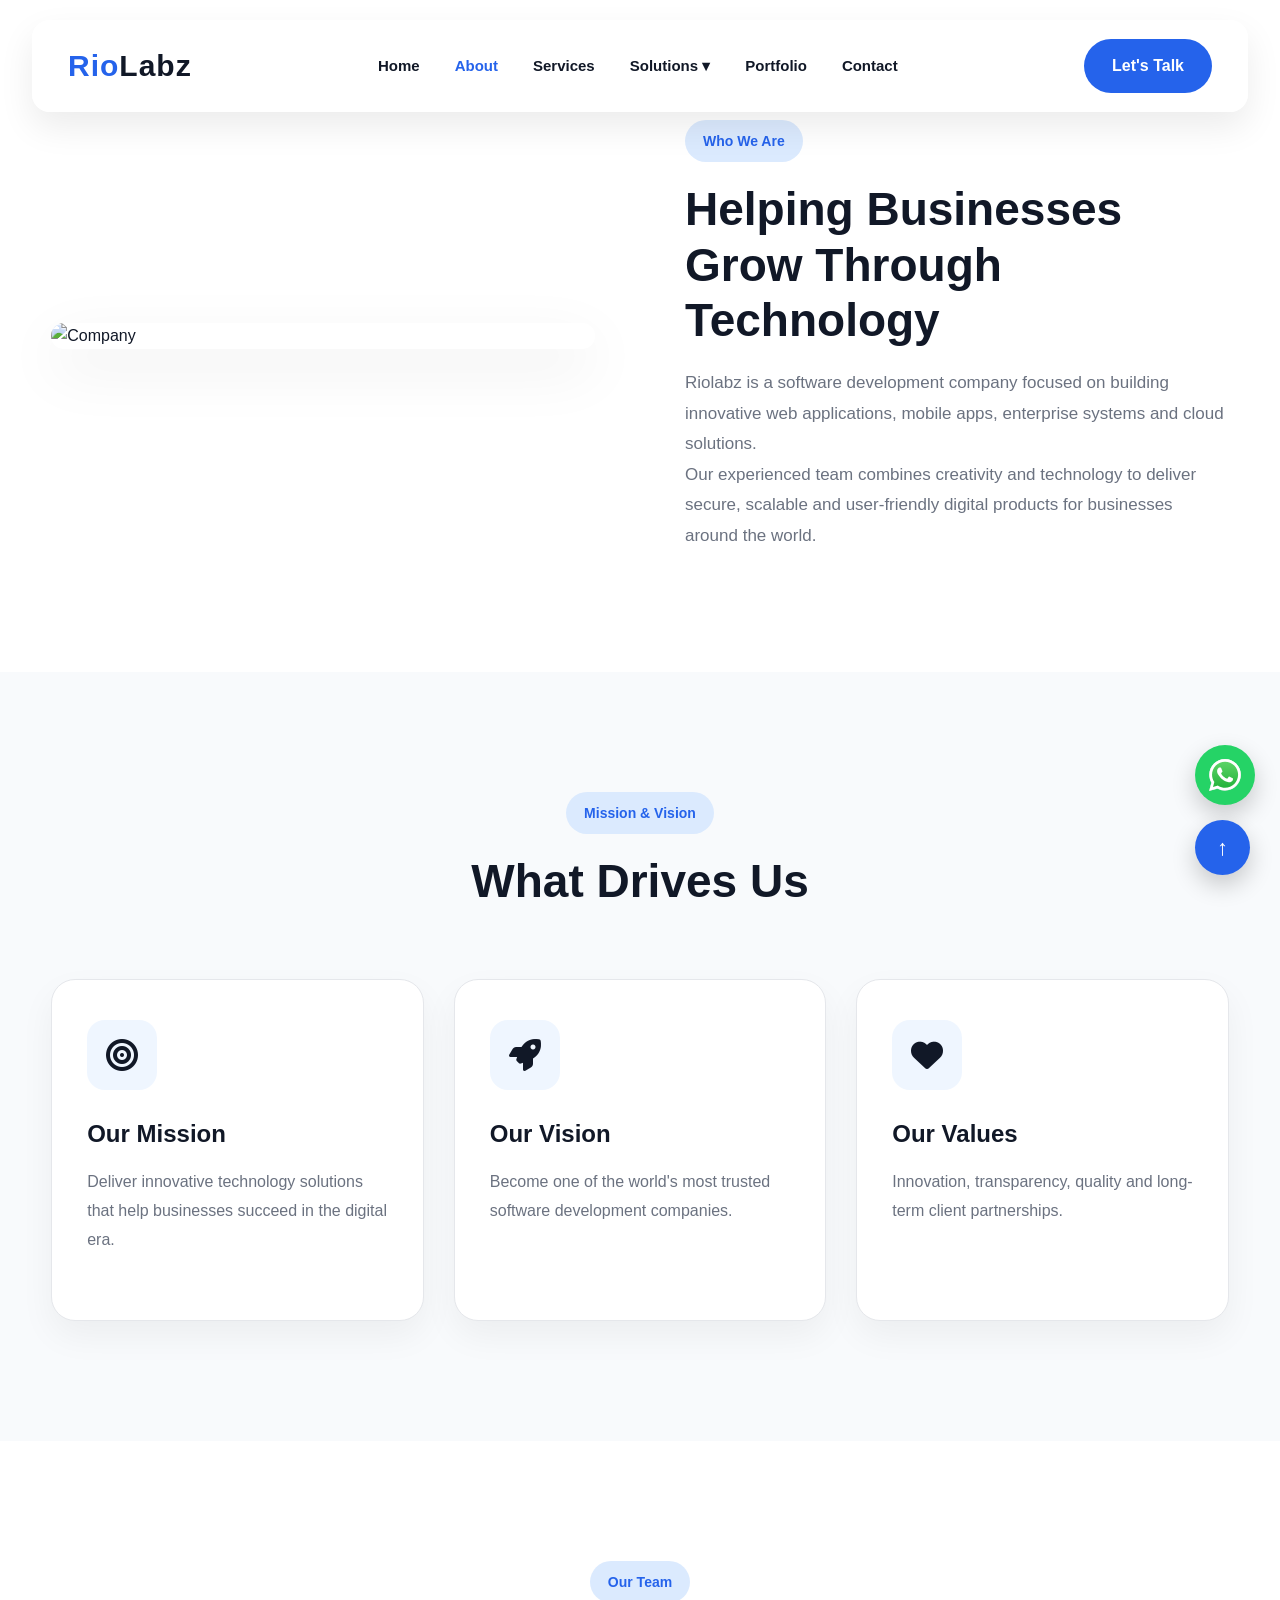
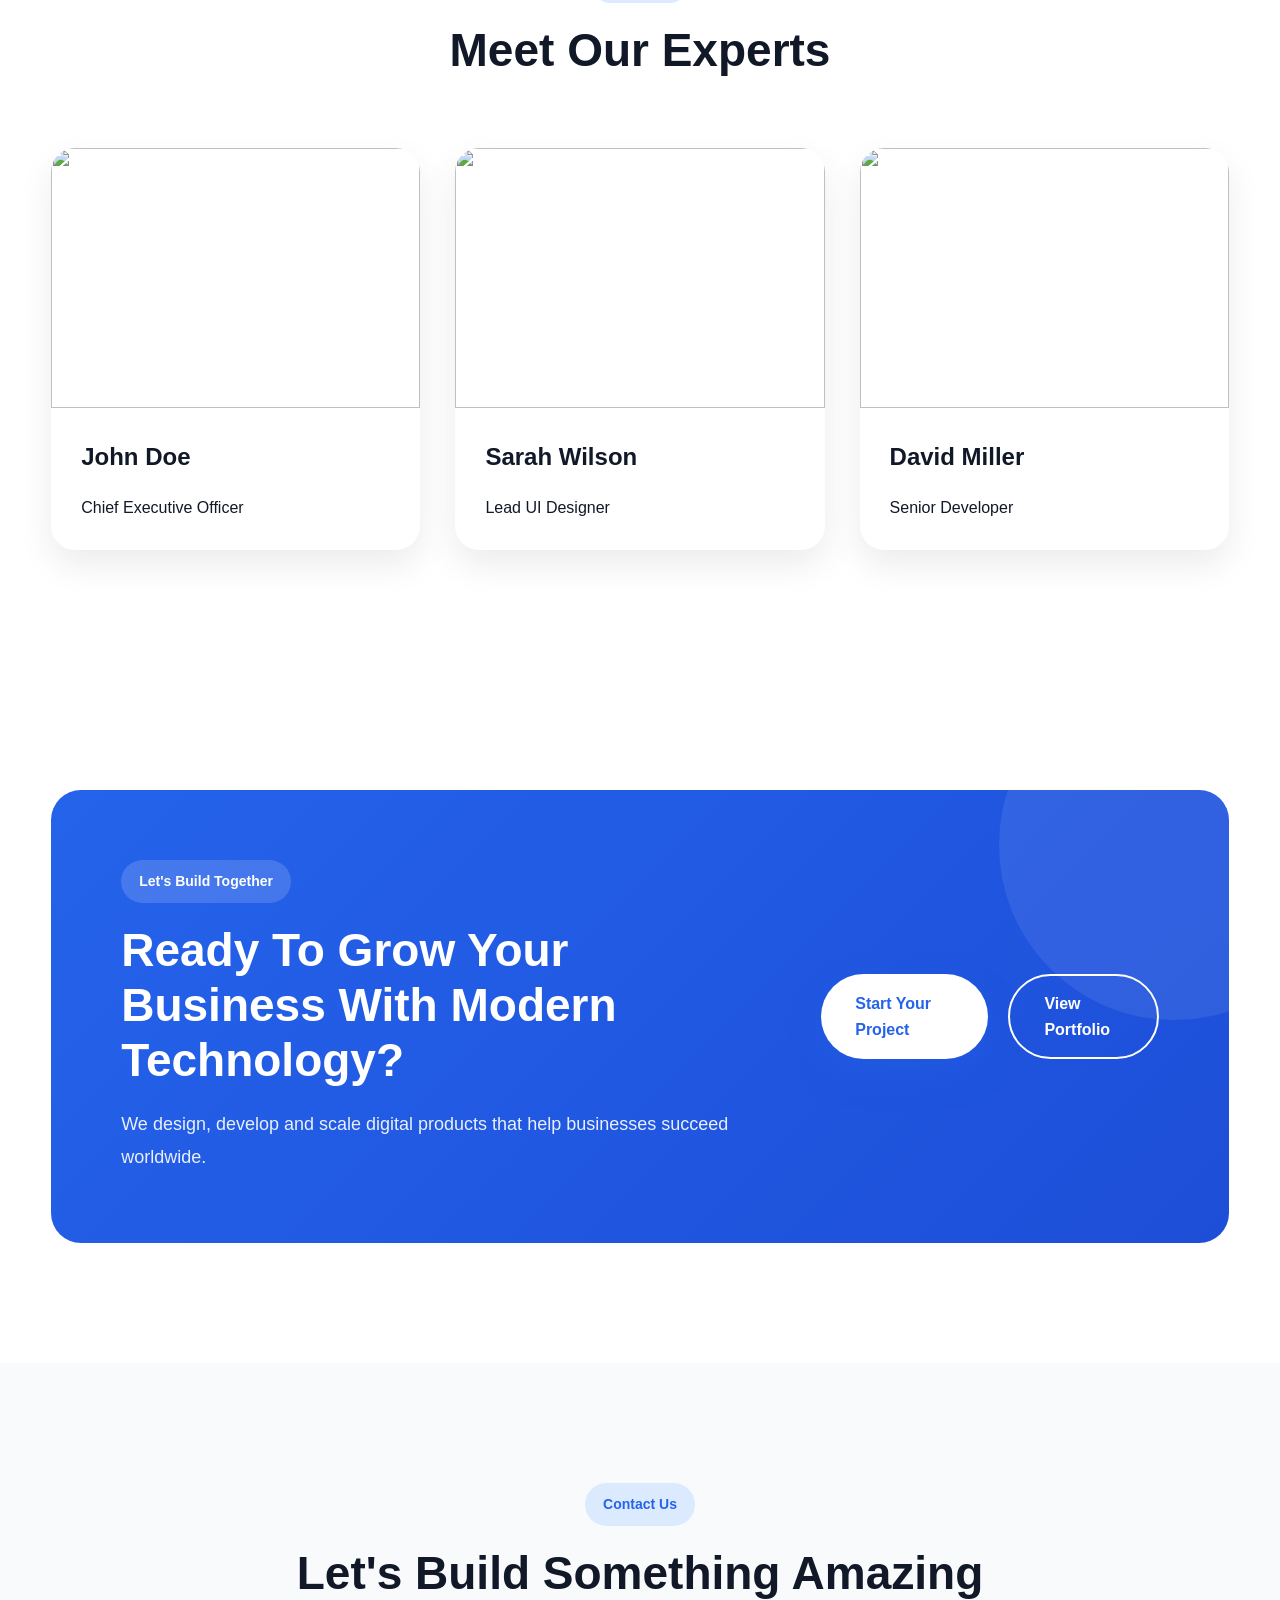
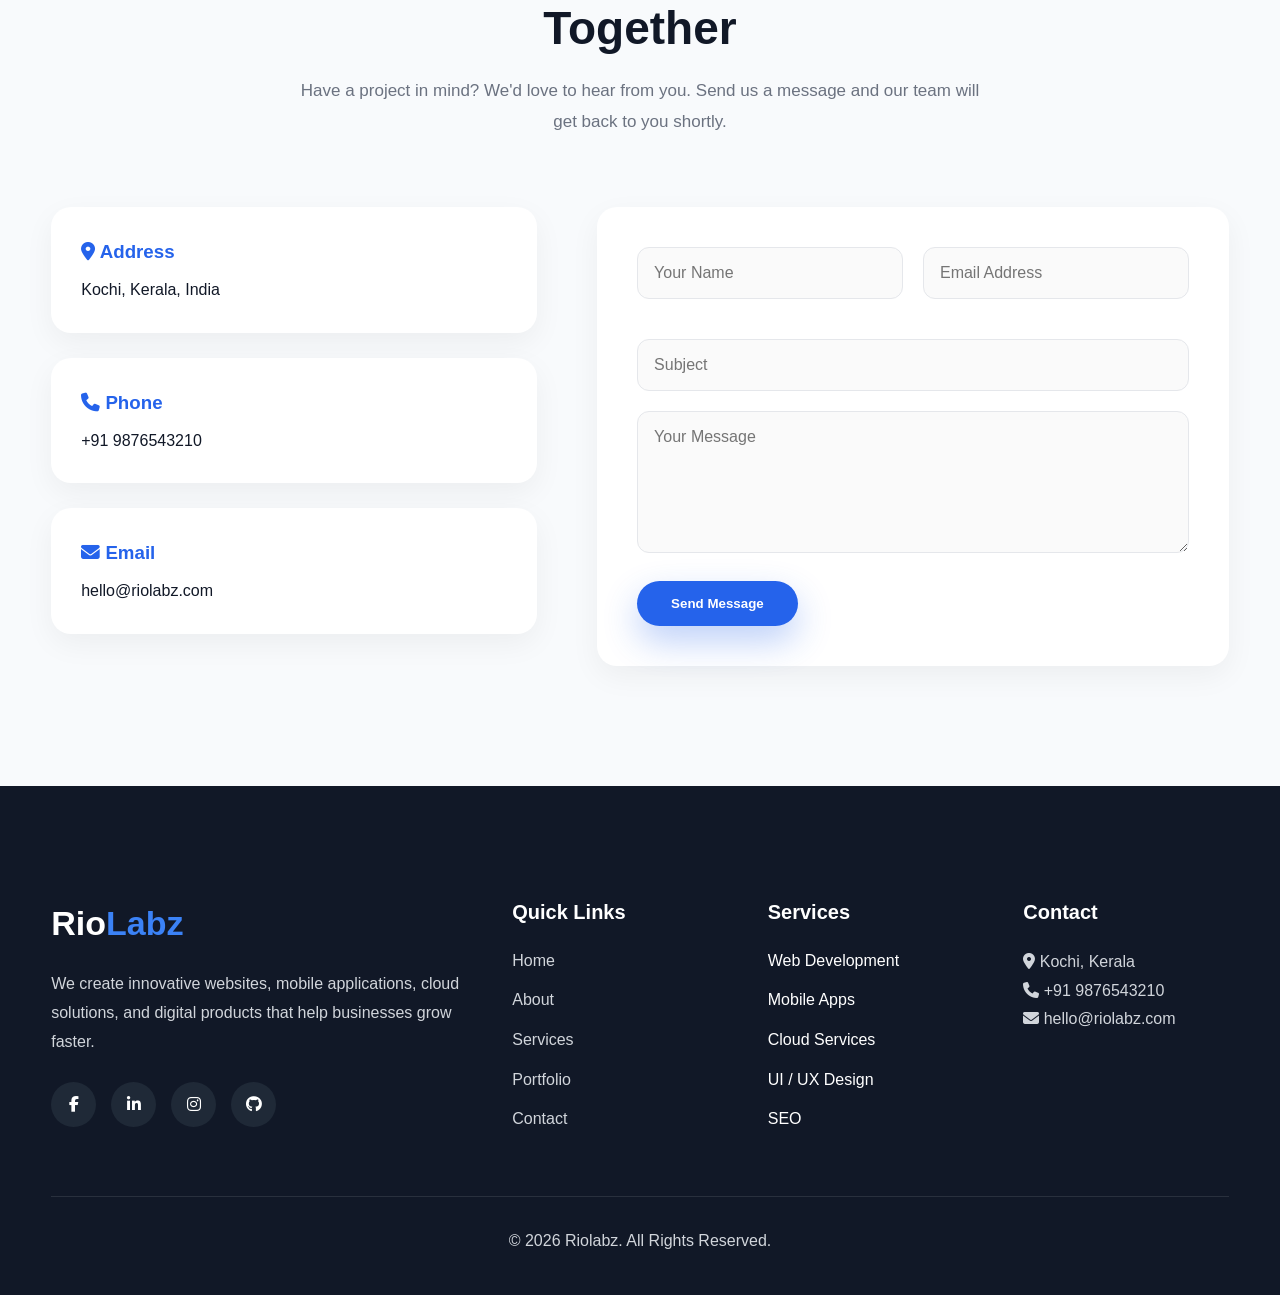
==== about.html @ b82c3bfc "Add files via upload" ====
<!DOCTYPE html>
<html lang="en">
<head>
    <meta charset="UTF-8">
    <meta name="viewport" content="width=device-width, initial-scale=1.0">
    <title>About Us | Riolabz</title>
    <link rel="stylesheet" href="https://cdnjs.cloudflare.com/ajax/libs/font-awesome/6.7.2/css/all.min.css">
    <link rel="stylesheet" href="styles.css">
</head>
<body>

<!-- ==================== MODERN NAVBAR ==================== -->
<nav class="navbar">

    <div class="nav-container">

        <a href="index.html" class="logo">
            Rio<span>Labz</span>
        </a>

        <ul class="nav-links">

            <li><a href="index.html">Home</a></li>

            <li><a href="about.html" class="active">About</a></li>

            <li><a href="services.html">Services</a></li>

            <li class="dropdown">

                <a href="#">Solutions ▾</a>

                <ul class="dropdown-menu">

                    <li><a href="#">Startup</a></li>

                    <li><a href="#">Enterprise</a></li>

                    <li><a href="#">Dedicated Team</a></li>

                </ul>

            </li>

            <li><a href="index.html#portfolio">Portfolio</a></li>

            <li><a href="index.html#contact">Contact</a></li>

        </ul>

        <a href="index.html#contact" class="contact-btn">

        Let's Talk

        </a>

        <div class="menu-toggle">

            ☰

        </div>

    </div>

</nav>
    
<!-- ============ COMPANY STORY ================================= -->

<section class="about" id="about">

<div class="container about-container">

<div class="about-image">

<img src="https://images.unsplash.com/photo-1551434678-e076c223a692?q=80&w=1200&auto=format&fit=crop" alt="Company">

</div>

<div class="about-content">

<span class="section-tag">

Who We Are

</span>

<h2 class="section-title">

Helping Businesses Grow Through Technology

</h2>

<p class="section-text">

Riolabz is a software development company focused on
building innovative web applications, mobile apps,
enterprise systems and cloud solutions.

</p>

<p class="section-text">

Our experienced team combines creativity and technology
to deliver secure, scalable and user-friendly digital
products for businesses around the world.

</p>

</div>

</div>

</section>


<!-- =========== MISSION & VISION =================================== -->

<section class="services">

<div class="container">

<div class="section-heading">

<span class="section-tag">

Mission & Vision

</span>

<h2 class="section-title">

What Drives Us

</h2>

</div>

<div class="services-grid">

<div class="service-card">

<div class="service-icon">

<i class="fa-solid fa-bullseye"></i>

</div>

<h3>

Our Mission

</h3>

<p>

Deliver innovative technology solutions
that help businesses succeed in the digital era.

</p>

</div>

<div class="service-card">

<div class="service-icon">

<i class="fa-solid fa-rocket"></i>

</div>

<h3>

Our Vision

</h3>

<p>

Become one of the world's most trusted
software development companies.

</p>

</div>

<div class="service-card">

<div class="service-icon">

<i class="fa-solid fa-heart"></i>

</div>

<h3>

Our Values

</h3>

<p>

Innovation, transparency,
quality and long-term client partnerships.

</p>

</div>

</div>

</div>

</section>

<!-- =============== TEAM ====================================== -->

<section class="portfolio" id="team">

<div class="container">

<div class="section-heading">

<span class="section-tag">

Our Team

</span>

<h2 class="section-title">

Meet Our Experts

</h2>

</div>

<div class="portfolio-grid">

<div class="project-card">

<img src="https://i.pravatar.cc/500?img=11">

<div class="project-content">

<h3>

John Doe

</h3>

<p>

Chief Executive Officer

</p>

</div>

</div>

<div class="project-card">

<img src="https://i.pravatar.cc/500?img=15">

<div class="project-content">

<h3>

Sarah Wilson

</h3>

<p>

Lead UI Designer

</p>

</div>

</div>

<div class="project-card">

<img src="https://i.pravatar.cc/500?img=20">

<div class="project-content">

<h3>

David Miller

</h3>

<p>

Senior Developer

</p>

</div>

</div>

</div>

</div>

</section>


<!--==================== CALL TO ACTION =========================-->

<section class="cta">

<div class="container">

<div class="cta-box">

<div class="cta-content">

<span class="section-tag">

Let's Build Together

</span>

<h2>

Ready To Grow Your Business
With Modern Technology?

</h2>

<p>

We design, develop and scale digital products that
help businesses succeed worldwide.

</p>

</div>

<div class="cta-buttons">

<a href="#contact" class="btn btn-primary">

Start Your Project

</a>

<a href="#portfolio" class="btn btn-outline">

View Portfolio

</a>

</div>

</div>

</div>

</section>

<!--===================== CONTACT ===========================-->

<section class="contact" id="contact">

<div class="container">

<div class="section-heading">

<span class="section-tag">

Contact Us

</span>

<h2 class="section-title">

Let's Build Something Amazing Together

</h2>

<p class="section-text">

Have a project in mind? We'd love to hear from you.
Send us a message and our team will get back to you shortly.

</p>

</div>

<div class="contact-container">

<div class="contact-info">

<div class="info-box">

<h3><i class="fa-solid fa-location-dot"></i> Address</h3>

<p>Kochi, Kerala, India</p>

</div>

<div class="info-box">

<h3><i class="fa-solid fa-phone"></i> Phone</h3>

<p>+91 9876543210</p>

</div>

<div class="info-box">

<h3><i class="fa-solid fa-envelope"></i> Email</h3>

<p>hello@riolabz.com</p>

</div>

</div>

<form class="contact-form">

<div class="form-group">

<input type="text" placeholder="Your Name" required>

<input type="email" placeholder="Email Address" required>

</div>

<input type="text" placeholder="Subject">

<textarea rows="6" placeholder="Your Message"></textarea>

<button type="submit" class="btn btn-primary">

Send Message

</button>

</form>

</div>

</div>

</section>


<!--==================== FOOTER ==============================================-->

<footer class="footer" id="footer">

<div class="container">

<div class="footer-grid">

<div class="footer-about">

<a href="index.html" class="footer-logo">

Rio<span>Labz</span>

</a>

<p>

We create innovative websites, mobile applications,
cloud solutions, and digital products that help
businesses grow faster.

</p>

<div class="social-links">

<a href="#"><i class="fab fa-facebook-f"></i></a>

<a href="#"><i class="fab fa-linkedin-in"></i></a>

<a href="#"><i class="fab fa-instagram"></i></a>

<a href="#"><i class="fab fa-github"></i></a>

</div>

</div>

<div>

<h3>Quick Links</h3>

<ul>

<li><a href="index.html">Home</a></li>

<li><a href="about.html">About</a></li>

<li><a href="services.html">Services</a></li>

<li><a href="index.html#portfolio">Portfolio</a></li>

<li><a href="index.html#contact">Contact</a></li>

</ul>

</div>

<div>

<h3>Services</h3>

<ul>

<li>Web Development</li>

<li>Mobile Apps</li>

<li>Cloud Services</li>

<li>UI / UX Design</li>

<li>SEO</li>

</ul>

</div>

<div>

<h3>Contact</h3>

<p>

<i class="fa-solid fa-location-dot"></i> Kochi, Kerala

</p>

<p>

<i class="fa-solid fa-phone"></i> +91 9876543210

</p>

<p>

<i class="fa-solid fa-envelope"></i> hello@riolabz.com

</p>

</div>

</div>

<div class="footer-bottom">

<p>

© 2026 Riolabz. All Rights Reserved.

</p>

</div>

</div>

</footer>


<div class="floating-actions">

<a

href="https://wa.me/919876543210"

target="_blank"

class="whatsapp-btn">

<img src="images/whatsapp-icon.svg" alt="WhatsApp">

</a>

<button class="scroll-top-btn">

↑

</button>

</div>

   

    <script src="scripts.js"></script>
</body>
</html>
---- styles.css ----
*{
    margin:0;
    padding:0;
    box-sizing:border-box;
}

html{
    scroll-behavior:smooth;
}

body{

    font-family:"Inter",sans-serif;

    background:#F8FAFC;

    color:#111827;

    overflow-x:hidden;

    line-height:1.6;

}

img{

    max-width:100%;

    display:block;

}

a{

    text-decoration:none;

}

ul{

    list-style:none;

}

section{

    width:100%;

}



/*==================================================
  VARIABLES
==================================================*/

:root{

--primary:#2563EB;

--secondary:#3B82F6;

--dark:#111827;

--text:#6B7280;

--light:#F8FAFC;

--white:#ffffff;

--border:#E5E7EB;

--radius:18px;

--shadow:0 15px 35px rgba(0,0,0,.08);

--transition:.35s;

}



/*==================================================
  COMMON
==================================================*/

.container{

width:min(1320px,92%);

margin:auto;

}

.btn{

display:inline-flex;

align-items:center;

justify-content:center;

padding:15px 34px;

border-radius:50px;

font-weight:700;

transition:.35s;

cursor:pointer;

}

.btn-primary{

background:var(--primary);

color:white;

box-shadow:0 15px 35px rgba(37,99,235,.3);

}

.btn-primary:hover{

transform:translateY(-5px);

background:#1D4ED8;

}

.btn-outline{

border:2px solid var(--primary);

color:var(--primary);

background:white;

}

.btn-outline:hover{

background:var(--primary);

color:white;

}

.section-title{

font-size:46px;

font-weight:800;

line-height:1.2;

margin-bottom:20px;

}

.section-text{

font-size:17px;

color:var(--text);

line-height:1.8;

}

/*==================================================
  NAVBAR
==================================================*/

.navbar{

position:fixed;

top:20px;

left:50%;

transform:translateX(-50%);

width:min(1320px,95%);

background:rgba(255,255,255,.85);

backdrop-filter:blur(18px);

border:1px solid rgba(255,255,255,.4);

border-radius:18px;

padding:18px 35px;

z-index:9999;

box-shadow:var(--shadow);

transition:.35s;

}

.nav-container{

display:flex;

align-items:center;

justify-content:space-between;

}

.logo{

font-size:30px;

font-weight:800;

color:var(--primary);

letter-spacing:1px;

}

.logo span{

color:#111827;

}

.nav-links{

display:flex;

align-items:center;

gap:35px;

}

.nav-links>li{

position:relative;

}

.nav-links>li>a{

font-size:15px;

font-weight:600;

color:#111827;

transition:var(--transition);

display:flex;

align-items:center;

gap:6px;

}

.nav-links>li>a:hover{

color:var(--primary);

}

.contact-btn{

display:inline-flex;

align-items:center;

justify-content:center;

padding:14px 28px;

background:var(--primary);

color:#fff;

border-radius:50px;

font-weight:700;

transition:.35s;

}

.contact-btn:hover{

background:#1D4ED8;

transform:translateY(-3px);

}

/*==================================================
  DROPDOWN
==================================================*/

.dropdown{

position:relative;

}

.dropdown-menu{

position:absolute;

top:60px;

left:0;

width:260px;

background:#fff;

border-radius:16px;

padding:12px 0;

box-shadow:0 20px 45px rgba(0,0,0,.08);

opacity:0;

visibility:hidden;

transform:translateY(15px);

transition:.35s;

z-index:999;

}

.dropdown:hover .dropdown-menu{

opacity:1;

visibility:visible;

transform:translateY(0);

}

.dropdown-menu li{

width:100%;

}

.dropdown-menu li a{

display:block;

padding:14px 22px;

font-size:15px;

font-weight:500;

color:#374151;

transition:.3s;

}

.dropdown-menu li a:hover{

background:#EFF6FF;

color:var(--primary);

padding-left:28px;

}

/*==================================================
  MOBILE MENU
==================================================*/

.menu-toggle{

display:none;

font-size:28px;

cursor:pointer;

color:#111827;

}

/*==================================================
  RESPONSIVE NAVBAR
==================================================*/

@media(max-width:992px){

.navbar{

padding:18px 25px;

}

.menu-toggle{

display:block;

}

.nav-links{

position:absolute;

top:90px;

left:0;

width:100%;

background:white;

flex-direction:column;

align-items:flex-start;

padding:25px;

gap:20px;

border-radius:18px;

box-shadow:0 15px 35px rgba(0,0,0,.08);

display:none;

}

.nav-links.active{

display:flex;

}

.contact-btn{

display:none;

}

.dropdown-menu{

position:static;

opacity:1;

visibility:visible;

transform:none;

display:none;

box-shadow:none;

padding-left:20px;

width:100%;

}

.dropdown.active .dropdown-menu{

display:block;

}

}

/*==================================================
  HERO SECTION
==================================================*/

.hero{

    padding:180px 0 120px;

    background:
    radial-gradient(circle at top right,#DBEAFE 0%,transparent 30%),
    radial-gradient(circle at bottom left,#E0F2FE 0%,transparent 35%),
    #F8FAFC;

    overflow:hidden;

}

.hero-container{

    display:grid;

    grid-template-columns:1fr 1fr;

    align-items:center;

    gap:80px;

}

.hero-content{

    animation:fadeUp 1s ease;

}

.hero-tag{

    display:inline-block;

    background:#DBEAFE;

    color:#2563EB;

    padding:10px 18px;

    border-radius:50px;

    font-size:14px;

    font-weight:700;

    margin-bottom:25px;

}

.hero-content h1{

    font-size:64px;

    line-height:1.1;

    font-weight:800;

    color:var(--dark);

    margin-bottom:25px;

}

.hero-content h1 span{

    color:var(--primary);

}

.hero-content p{

    font-size:18px;

    color:var(--text);

    line-height:1.8;

    max-width:580px;

    margin-bottom:40px;

}

.hero-buttons{

    display:flex;

    gap:20px;

    margin-bottom:45px;

}

.hero-clients{

    display:flex;

    align-items:center;

    gap:20px;

}

.client-images{

    display:flex;

}

.client-images img{

    width:48px;

    height:48px;

    border-radius:50%;

    border:3px solid white;

    margin-left:-12px;

}

.client-images img:first-child{

    margin-left:0;

}

.hero-image{

    position:relative;

}

.hero-image-card{

    background:white;

    padding:18px;

    border-radius:30px;

    box-shadow:0 20px 60px rgba(0,0,0,.08);

}

.hero-image-card img{

    border-radius:20px;

    width:100%;

    display:block;

}

.floating-card{

    position:absolute;

    background:white;

    padding:18px 24px;

    border-radius:18px;

    box-shadow:0 15px 40px rgba(0,0,0,.08);

    animation:float 4s ease-in-out infinite;

}

.floating-card h3{

    font-size:28px;

    color:var(--primary);

    margin-bottom:5px;

}

.floating-card p{

    color:var(--text);

    font-size:14px;

}

.card-1{

    top:50px;

    right:-30px;

}

.card-2{

    bottom:80px;

    left:-35px;

}

.card-3{

    bottom:-20px;

    right:40px;

}

/*==================================================
  HERO ANIMATIONS
==================================================*/

@keyframes float{

    0%{

        transform:translateY(0);

    }

    50%{

        transform:translateY(-12px);

    }

    100%{

        transform:translateY(0);

    }

}

@keyframes fadeUp{

    from{

        opacity:0;

        transform:translateY(40px);

    }

    to{

        opacity:1;

        transform:translateY(0);

    }

}

/*==================================================
  HERO RESPONSIVE
==================================================*/

@media(max-width:992px){

.hero{

padding:150px 0 80px;

}

.hero-container{

grid-template-columns:1fr;

text-align:center;

gap:60px;

}

.hero-content h1{

font-size:46px;

}

.hero-content p{

margin:auto auto 35px;

}

.hero-buttons{

justify-content:center;

flex-wrap:wrap;

}

.hero-clients{

justify-content:center;

}

.card-1,
.card-2,
.card-3{

display:none;

}

}

@media(max-width:576px){

.hero-content h1{

font-size:36px;

}

.hero-tag{

font-size:13px;

}

.hero-buttons{

flex-direction:column;

}

.hero-buttons .btn{

width:100%;

}

}

/*==================================================
  STATS SECTION
==================================================*/

.stats-section{

    padding:100px 0;

    background:#ffffff;

}

.stats-container{

    display:grid;

    grid-template-columns:repeat(4,1fr);

    gap:30px;

}

.stat-card{

    background:#fff;

    padding:40px 30px;

    text-align:center;

    border-radius:20px;

    border:1px solid var(--border);

    box-shadow:0 15px 40px rgba(0,0,0,.05);

    transition:var(--transition);

}

.stat-card:hover{

    transform:translateY(-10px);

    box-shadow:0 25px 50px rgba(37,99,235,.12);

}

.stat-card h2{

    font-size:52px;

    color:var(--primary);

    font-weight:800;

    margin-bottom:10px;

}

.stat-card p{

    color:var(--text);

    font-size:16px;

    font-weight:500;

}

.count{

    display:inline-block;

}

/*==========================
  STATS RESPONSIVE
===========================*/

@media(max-width:992px){

.stats-container{

grid-template-columns:repeat(2,1fr);

gap:25px;

}

}

@media(max-width:576px){

.stats-container{

grid-template-columns:1fr;

}

.stat-card{

padding:35px 25px;

}

.stat-card h2{

font-size:42px;

}

}







/*==================================================
  ABOUT
==================================================*/

.about{

padding:120px 0;

background:white;

}

.about-container{

display:grid;

grid-template-columns:1fr 1fr;

align-items:center;

gap:90px;

}

.about-image{

position:relative;

}

.about-image img{

width:100%;

border-radius:30px;

box-shadow:0 20px 60px rgba(0,0,0,.08);

}

.experience-card{

position:absolute;

right:-30px;

bottom:40px;

background:white;

padding:25px 35px;

border-radius:20px;

box-shadow:0 20px 40px rgba(0,0,0,.08);

text-align:center;

}

.experience-card h2{

font-size:42px;

color:var(--primary);

margin-bottom:8px;

}

.experience-card p{

color:var(--text);

font-size:15px;

}

.section-tag{

display:inline-block;

padding:10px 18px;

background:#DBEAFE;

color:var(--primary);

border-radius:50px;

font-size:14px;

font-weight:700;

margin-bottom:20px;

}

.about-features{

display:grid;

grid-template-columns:repeat(2,1fr);

gap:18px;

margin:35px 0;

}

.feature{

background:#F8FAFC;

padding:18px;

border-radius:14px;

font-weight:600;

transition:.3s;

border:1px solid #E5E7EB;

}

.feature:hover{

transform:translateY(-5px);

background:#EFF6FF;

}

@media(max-width:992px){

.about-container{

grid-template-columns:1fr;

gap:60px;

}

.about-content{

text-align:center;

}

.about-features{

grid-template-columns:1fr;

}

.experience-card{

position:relative;

right:auto;

bottom:auto;

margin:20px auto 0;

width:220px;

}

}

/*==================================================
  SERVICES
==================================================*/

.services{

    padding:120px 0;

    background:#F8FAFC;

}

.section-heading{

    max-width:700px;

    margin:0 auto 70px;

    text-align:center;

}

.services-grid{

    display:grid;

    grid-template-columns:repeat(3,1fr);

    gap:30px;

}

.service-card{

    background:#fff;

    padding:40px 35px;

    border-radius:24px;

    border:1px solid var(--border);

    box-shadow:0 15px 35px rgba(0,0,0,.05);

    transition:all .35s ease;

    position:relative;

    overflow:hidden;

}

.service-card::before{

    content:"";

    position:absolute;

    top:0;

    left:0;

    width:100%;

    height:5px;

    background:linear-gradient(90deg,#2563EB,#3B82F6);

    transform:scaleX(0);

    transform-origin:left;

    transition:.35s;

}

.service-card:hover{

    transform:translateY(-12px);

    box-shadow:0 25px 50px rgba(37,99,235,.12);

}

.service-card:hover::before{

    transform:scaleX(1);

}

.service-icon{

    width:70px;

    height:70px;

    border-radius:18px;

    background:#EFF6FF;

    display:flex;

    align-items:center;

    justify-content:center;

    font-size:32px;

    margin-bottom:25px;

}

.service-card h3{

    font-size:24px;

    margin-bottom:15px;

    color:var(--dark);

}

.service-card p{

    color:var(--text);

    line-height:1.8;

    margin-bottom:25px;

}

.service-card a{

    color:var(--primary);

    font-weight:700;

    display:inline-flex;

    align-items:center;

    gap:8px;

    transition:.3s;

}

.service-card:hover a{

    transform:translateX(6px);

}

/*==================================================
  SERVICES RESPONSIVE
==================================================*/

@media(max-width:992px){

.services-grid{

grid-template-columns:repeat(2,1fr);

}

}

@media(max-width:576px){

.services-grid{

grid-template-columns:1fr;

}

.service-card{

padding:30px;

}

}

/*==================================================
PORTFOLIO
==================================================*/

.portfolio{

padding:120px 0;

background:white;

}

.portfolio-grid{

display:grid;

grid-template-columns:repeat(3,1fr);

gap:35px;

}

.project-card{

background:white;

border-radius:24px;

overflow:hidden;

box-shadow:0 15px 35px rgba(0,0,0,.08);

transition:.35s;

}

.project-card:hover{

transform:translateY(-12px);

}

.project-card img{

width:100%;

height:260px;

object-fit:cover;

transition:.5s;

}

.project-card:hover img{

transform:scale(1.08);

}

.project-content{

padding:30px;

}

.project-content span{

display:inline-block;

background:#DBEAFE;

color:var(--primary);

padding:8px 14px;

border-radius:40px;

font-size:13px;

font-weight:700;

margin-bottom:18px;

}

.project-content h3{

font-size:24px;

margin-bottom:18px;

}

.project-content a{

color:var(--primary);

font-weight:700;

}

/*==================================================
PORTFOLIO RESPONSIVE
==================================================*/

@media(max-width:992px){

.portfolio-grid{

grid-template-columns:repeat(2,1fr);

}

}

@media(max-width:576px){

.portfolio-grid{

grid-template-columns:1fr;

}

}

/*==================================================
TESTIMONIALS
==================================================*/

.testimonials{

padding:120px 0;

background:#F8FAFC;

}

.testimonial-slider{

display:grid;

grid-template-columns:repeat(3,1fr);

gap:30px;

}

.testimonial-card{

background:white;

padding:35px;

border-radius:22px;

box-shadow:0 15px 35px rgba(0,0,0,.06);

transition:.35s;

}

.testimonial-card:hover{

transform:translateY(-10px);

}

.stars{

font-size:22px;

color:#F59E0B;

margin-bottom:20px;

}

.testimonial-card p{

color:var(--text);

line-height:1.8;

margin-bottom:30px;

}

.client-info{

display:flex;

align-items:center;

gap:15px;

}

.client-info img{

width:65px;

height:65px;

border-radius:50%;

}

.client-info h4{

margin-bottom:5px;

}

.client-info span{

font-size:14px;

color:var(--text);

}

/*==================================================
TESTIMONIAL RESPONSIVE
==================================================*/

@media(max-width:992px){

.testimonial-slider{

grid-template-columns:1fr;

}

}

/*==================================================
CTA
==================================================*/

.cta{

padding:120px 0;

background:#fff;

}

.cta-box{

background:linear-gradient(135deg,#2563EB,#1D4ED8);

padding:70px;

border-radius:30px;

display:flex;

align-items:center;

justify-content:space-between;

gap:50px;

color:white;

overflow:hidden;

position:relative;

}

.cta-box::before{

content:"";

position:absolute;

width:350px;

height:350px;

background:rgba(255,255,255,.08);

border-radius:50%;

right:-120px;

top:-120px;

}

.cta-content{

position:relative;

z-index:2;

max-width:650px;

}

.cta-content .section-tag{

background:rgba(255,255,255,.15);

color:white;

margin-bottom:20px;

}

.cta-content h2{

font-size:46px;

line-height:1.2;

margin-bottom:20px;

}

.cta-content p{

font-size:18px;

line-height:1.8;

opacity:.9;

}

.cta-buttons{

display:flex;

gap:20px;

position:relative;

z-index:2;

}

.cta .btn-primary{

background:white;

color:#2563EB;

}

.cta .btn-primary:hover{

background:#F3F4F6;

}

.cta .btn-outline{

border:2px solid white;

color:white;

background:transparent;

}

.cta .btn-outline:hover{

background:white;

color:#2563EB;

}

/*==================================================
CTA RESPONSIVE
==================================================*/

@media(max-width:992px){

.cta-box{

flex-direction:column;

text-align:center;

padding:50px 35px;

}

.cta-buttons{

justify-content:center;

flex-wrap:wrap;

}

.cta-content h2{

font-size:34px;

}

}

@media(max-width:576px){

.cta-buttons{

flex-direction:column;

}

.cta-buttons .btn{

width:100%;

}

}

/*==================================================
FOOTER
==================================================*/

.footer{

background:#111827;

color:white;

padding:90px 0 30px;

}

.footer-grid{

display:grid;

grid-template-columns:2fr 1fr 1fr 1fr;

gap:50px;

margin-bottom:50px;

}

.footer-logo{

font-size:34px;

font-weight:800;

color:white;

display:inline-block;

margin-bottom:20px;

}

.footer-logo span{

color:#3B82F6;

}

.footer p{

color:#D1D5DB;

line-height:1.8;

}

.footer h3{

margin-bottom:20px;

font-size:20px;

}

.footer ul li{

margin-bottom:14px;

}

.footer ul li a{

color:#D1D5DB;

transition:.3s;

}

.footer ul li a:hover{

color:white;

}

.social-links{

display:flex;

gap:15px;

margin-top:25px;

}

.social-links a{

width:45px;

height:45px;

background:#1F2937;

display:flex;

align-items:center;

justify-content:center;

border-radius:50%;

color:white;

transition:.3s;

}

.social-links a:hover{

background:#2563EB;

}

.footer-bottom{

padding-top:30px;

border-top:1px solid rgba(255,255,255,.1);

text-align:center;

}

/*==================================================
FOOTER RESPONSIVE
==================================================*/

@media(max-width:992px){

.footer-grid{

grid-template-columns:repeat(2,1fr);

}

}

@media(max-width:576px){

.footer-grid{

grid-template-columns:1fr;

text-align:center;

}

.social-links{

justify-content:center;

}

}


/*==================================================
CONTACT
==================================================*/

.contact{

padding:120px 0;

background:#F8FAFC;

}

.contact-container{

display:grid;

grid-template-columns:1fr 1.3fr;

gap:60px;

margin-top:60px;

}

.contact-info{

display:flex;

flex-direction:column;

gap:25px;

}

.info-box{

background:white;

padding:30px;

border-radius:20px;

box-shadow:0 10px 30px rgba(0,0,0,.05);

}

.info-box h3{

margin-bottom:10px;

color:var(--primary);

}

.contact-form{

background:white;

padding:40px;

border-radius:20px;

box-shadow:0 10px 30px rgba(0,0,0,.05);

}

.form-group{

display:grid;

grid-template-columns:1fr 1fr;

gap:20px;

margin-bottom:20px;

}

.contact-form input,

.contact-form textarea{

width:100%;

padding:16px;

border:1px solid var(--border);

border-radius:12px;

font-size:16px;

margin-bottom:20px;

outline:none;

transition:.3s;

}

.contact-form input:focus,

.contact-form textarea:focus{

border-color:var(--primary);

}

.contact-form button{

border:none;

}

/*==================================================
CONTACT RESPONSIVE
==================================================*/

@media(max-width:992px){

.contact-container{

grid-template-columns:1fr;

}

}

@media(max-width:576px){

.form-group{

grid-template-columns:1fr;

}

.contact-form{

padding:25px;

}

}

/*==========================================
FLOATING ACTION BUTTONS
==========================================*/

.floating-actions{

    position:fixed;

    right:25px;

    bottom:25px;

    display:flex;

    flex-direction:column;

    gap:15px;

    z-index:99999;

}

.whatsapp-btn{

    width:60px;

    height:60px;

    border-radius:50%;

    background:#25D366;

    display:flex;

    align-items:center;

    justify-content:center;

    box-shadow:0 10px 25px rgba(0,0,0,.2);

    transition:.3s;

}

.whatsapp-btn img{

    width:32px;

    height:32px;

}

.whatsapp-btn:hover{

    transform:translateY(-6px);

}

.scroll-top-btn{

    width:55px;

    height:55px;

    border:none;

    border-radius:50%;

    background:#2563EB;

    color:white;

    font-size:22px;

    cursor:pointer;

    box-shadow:0 10px 25px rgba(0,0,0,.2);

    transition:.3s;

    opacity:0;

    visibility:hidden;

}

.scroll-top-btn.show{

    opacity:1;

    visibility:visible;

}

.scroll-top-btn:hover{

    transform:translateY(-6px);

    background:#1D4ED8;

}

.service-card{

cursor:pointer;

}

.service-icon{

transition:.4s;

}

.service-card:hover .service-icon{

transform:rotate(10deg) scale(1.15);

}

.contact-form input,

.contact-form textarea{

background:#FAFAFA;

}

.contact-form input:focus,

.contact-form textarea:focus{

box-shadow:0 0 0 4px rgba(37,99,235,.15);

}

.footer{

padding:110px 0 40px;

}

.nav-links a.active{

color:var(--primary);

font-weight:700;

}

.project-card{

cursor:pointer;

}

.project-card:hover .project-content{

transform:translateY(-5px);

transition:.3s;

}

html{

scroll-padding-top:110px;

}

body{

overflow-x:hidden;

}

img{

display:block;

max-width:100%;

height:auto;

}

button{

font-family:inherit;

}

input,

textarea{

font-family:inherit;

}
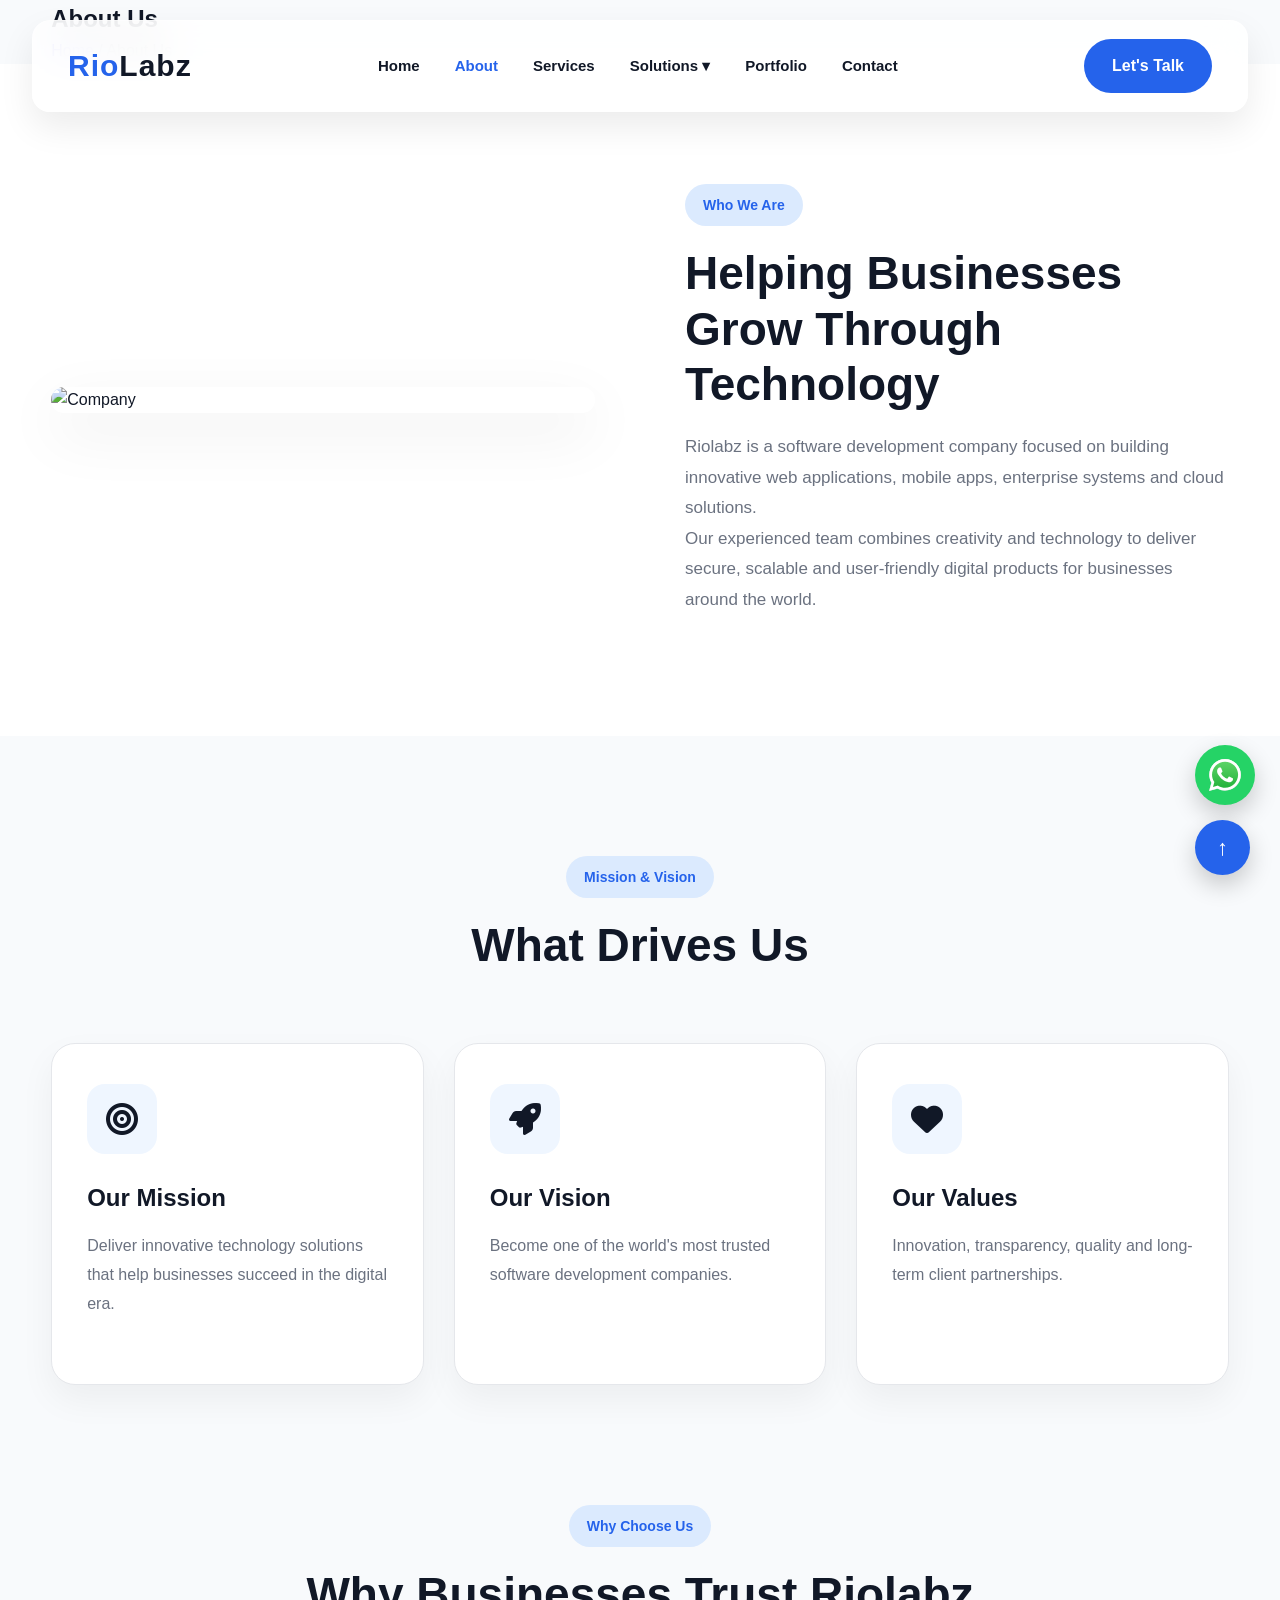
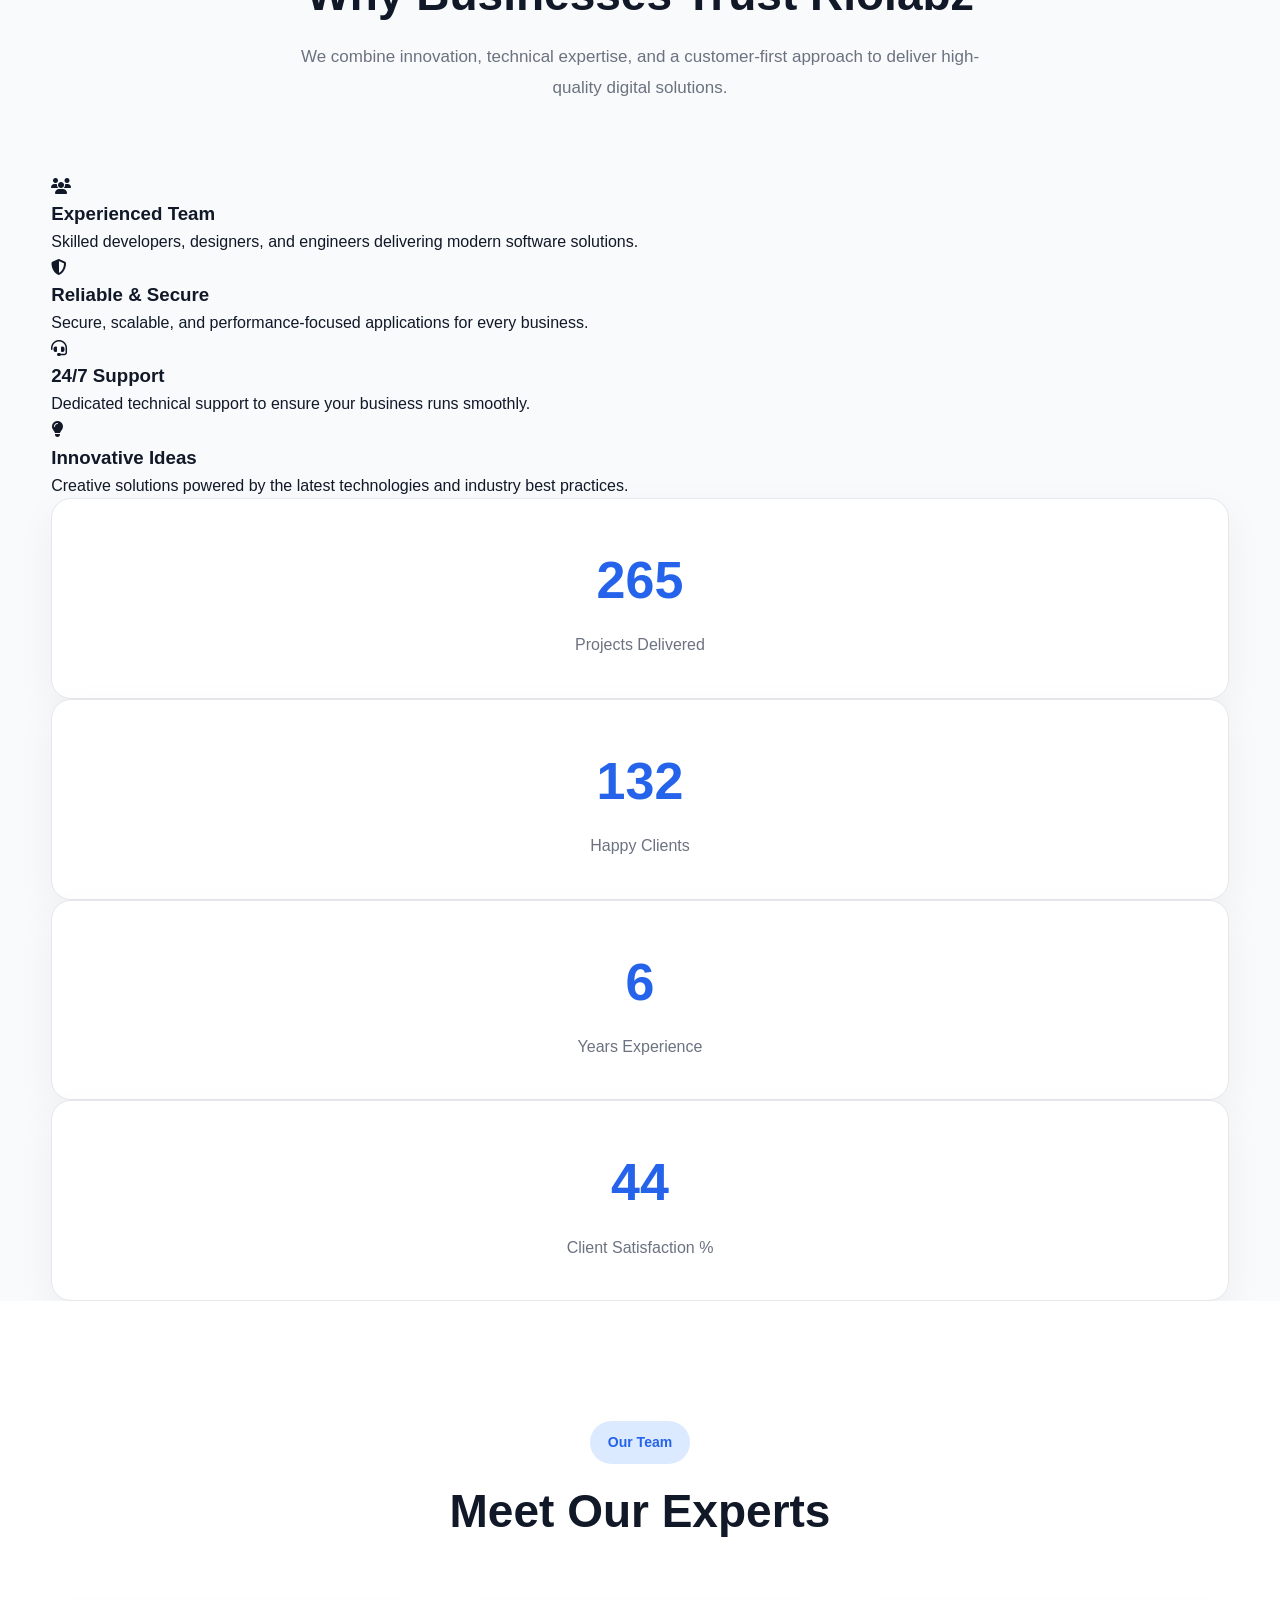
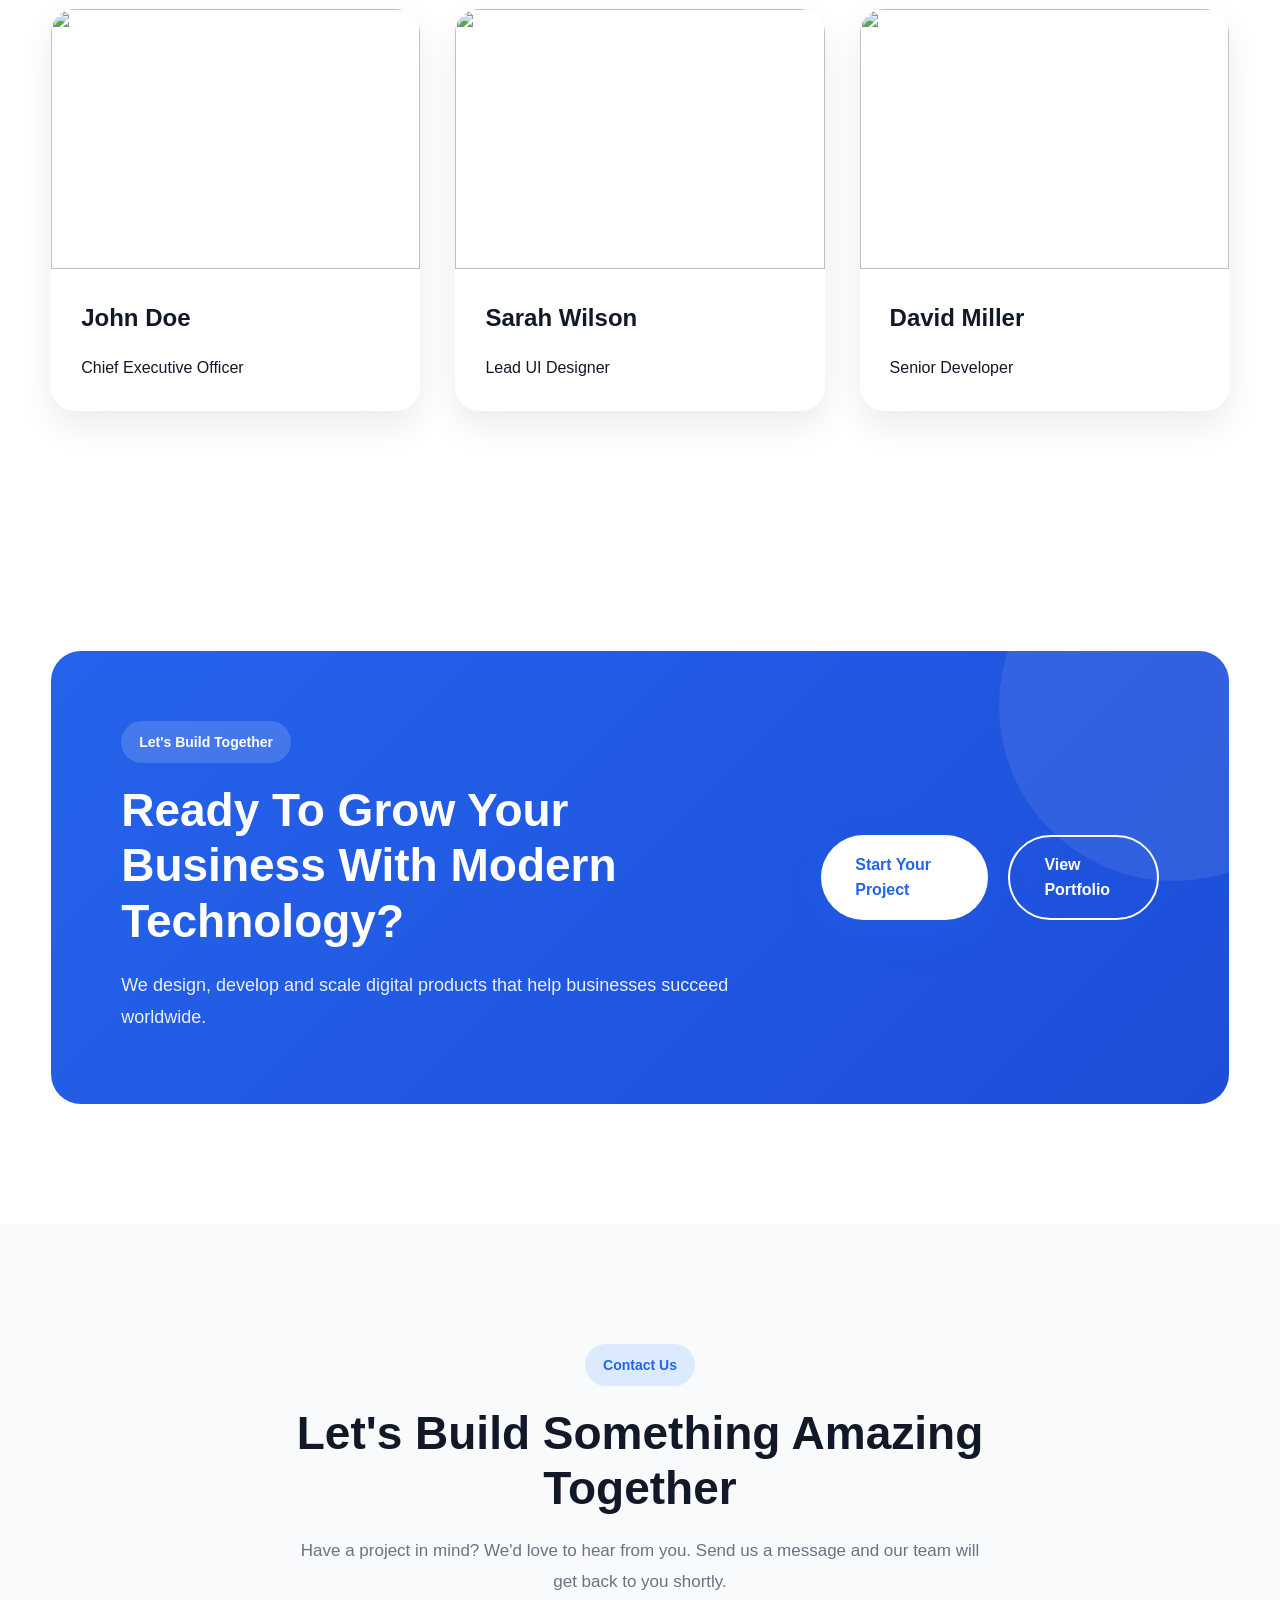
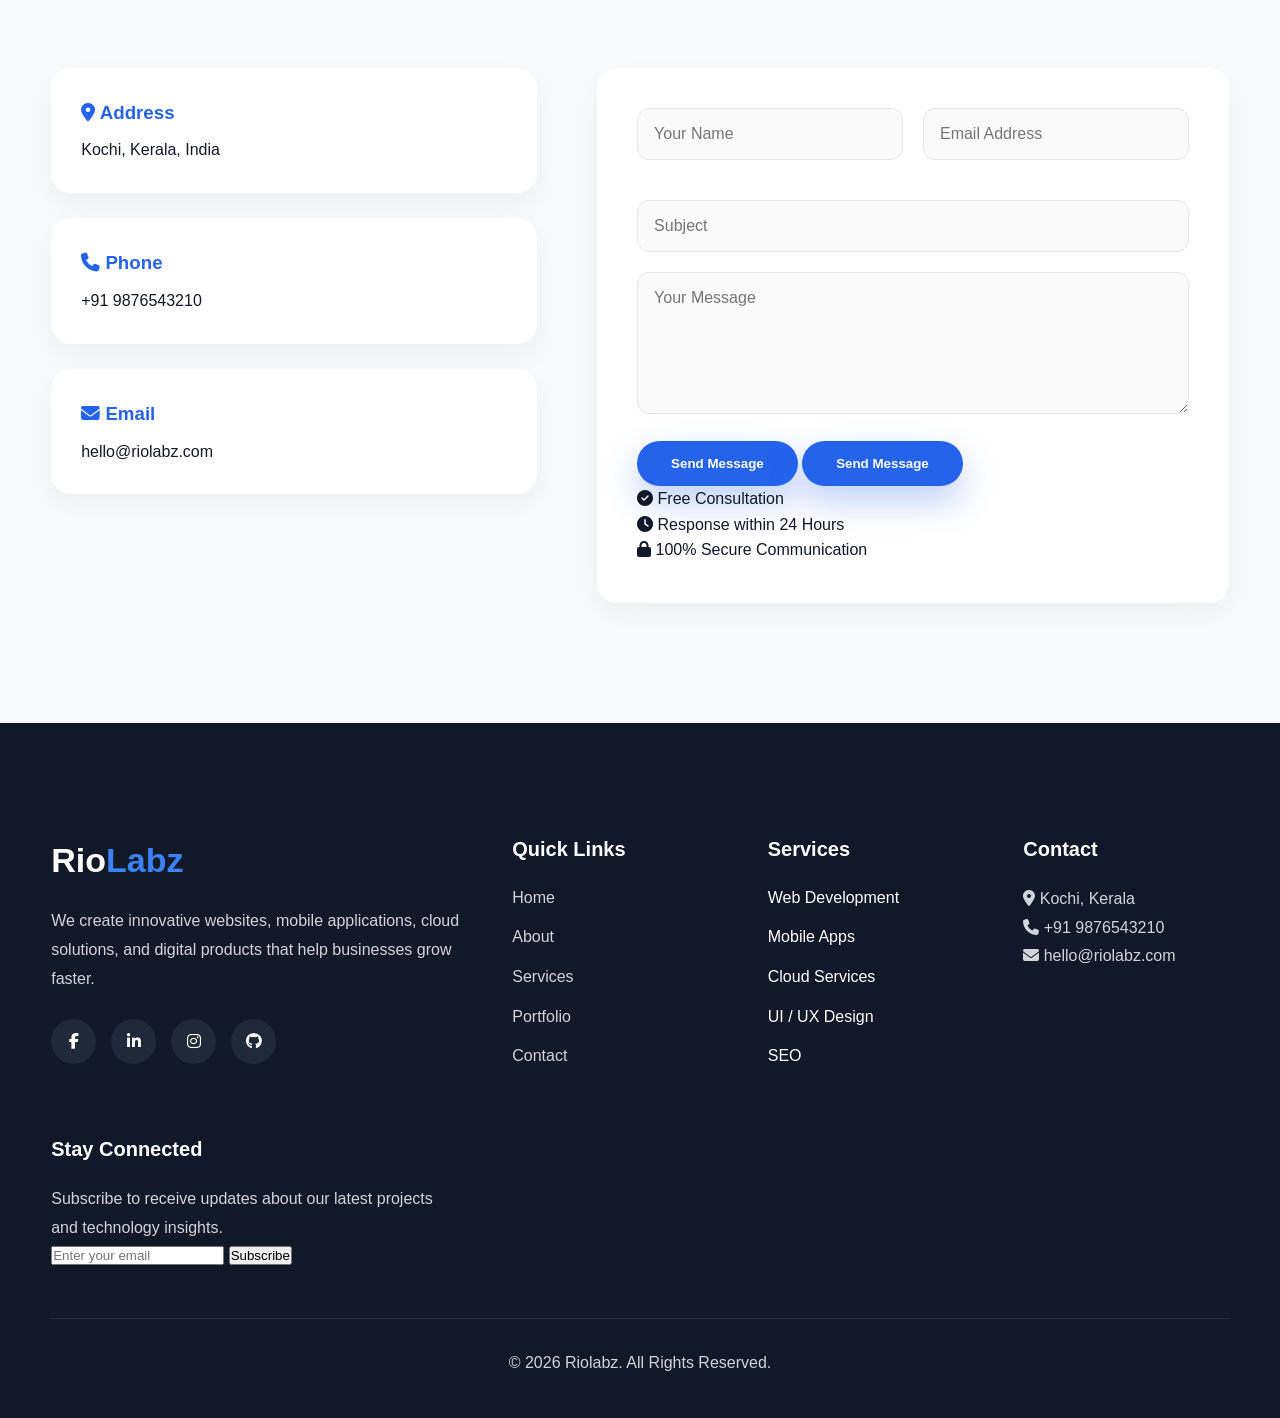
==== commit 8a0685f3: "Update about.html" ====
--- a/about.html
+++ b/about.html
@@ -1,599 +1,487 @@
-<!DOCTYPE html>
+<!doctype html>
 <html lang="en">
-<head>
-    <meta charset="UTF-8">
-    <meta name="viewport" content="width=device-width, initial-scale=1.0">
+  <head>
+    <meta charset="UTF-8" />
+    <meta name="viewport" content="width=device-width, initial-scale=1.0" />
     <title>About Us | Riolabz</title>
-    <link rel="stylesheet" href="https://cdnjs.cloudflare.com/ajax/libs/font-awesome/6.7.2/css/all.min.css">
-    <link rel="stylesheet" href="styles.css">
-</head>
-<body>
-
-<!-- ==================== MODERN NAVBAR ==================== -->
-<nav class="navbar">
-
-    <div class="nav-container">
-
-        <a href="index.html" class="logo">
-            Rio<span>Labz</span>
-        </a>
+    <link
+      rel="stylesheet"
+      href="https://cdnjs.cloudflare.com/ajax/libs/font-awesome/6.7.2/css/all.min.css"
+    />
+    <link rel="stylesheet" href="styles.css" />
+  </head>
+  <body>
+    <!-- NAVBAR -->
+
+    <nav class="navbar">
+      <div class="nav-container">
+        <a href="index.html" class="logo"> Rio<span>Labz</span> </a>
 
         <ul class="nav-links">
-
-            <li><a href="index.html">Home</a></li>
-
-            <li><a href="about.html" class="active">About</a></li>
-
-            <li><a href="services.html">Services</a></li>
-
-            <li class="dropdown">
-
-                <a href="#">Solutions ▾</a>
-
-                <ul class="dropdown-menu">
-
-                    <li><a href="#">Startup</a></li>
-
-                    <li><a href="#">Enterprise</a></li>
-
-                    <li><a href="#">Dedicated Team</a></li>
-
-                </ul>
-
-            </li>
-
-            <li><a href="index.html#portfolio">Portfolio</a></li>
-
-            <li><a href="index.html#contact">Contact</a></li>
-
+          <li><a href="index.html">Home</a></li>
+
+          <li><a href="about.html" class="active">About</a></li>
+
+          <li><a href="services.html">Services</a></li>
+
+          <li class="dropdown">
+            <a href="#">Solutions ▾</a>
+
+            <ul class="dropdown-menu">
+              <li><a href="#">Startup</a></li>
+
+              <li><a href="#">Enterprise</a></li>
+
+              <li><a href="#">Dedicated Team</a></li>
+            </ul>
+          </li>
+
+          <li><a href="index.html#portfolio">Portfolio</a></li>
+
+          <li><a href="index.html#contact">Contact</a></li>
         </ul>
 
-        <a href="index.html#contact" class="contact-btn">
-
-        Let's Talk
-
-        </a>
-
-        <div class="menu-toggle">
-
-            ☰
-
-        </div>
-
+        <a href="index.html#contact" class="contact-btn"> Let's Talk </a>
+
+        <div class="menu-toggle">☰</div>
+      </div>
+    </nav>
+
+    <!-- PAGE HEADER -->
+
+    <section class="page-header">
+      <div class="container">
+        <h1>About Us</h1>
+
+        <p>
+          <a href="index.html">Home</a>
+
+          <span>/</span>
+
+          About Us
+        </p>
+      </div>
+    </section>
+
+    <!-- COMPANY STORY -->
+
+    <section class="about" id="about">
+      <div class="container about-container">
+        <div class="about-image">
+          <img
+            src="https://images.unsplash.com/photo-1551434678-e076c223a692?q=80&w=1200&auto=format&fit=crop"
+            alt="Company"
+          />
+        </div>
+
+        <div class="about-content">
+          <span class="section-tag"> Who We Are </span>
+
+          <h2 class="section-title">
+            Helping Businesses Grow Through Technology
+          </h2>
+
+          <p class="section-text">
+            Riolabz is a software development company focused on building
+            innovative web applications, mobile apps, enterprise systems and
+            cloud solutions.
+          </p>
+
+          <p class="section-text">
+            Our experienced team combines creativity and technology to deliver
+            secure, scalable and user-friendly digital products for businesses
+            around the world.
+          </p>
+        </div>
+      </div>
+    </section>
+
+    <!-- SERVICES -->
+
+    <section class="services">
+      <div class="container">
+        <div class="section-heading">
+          <span class="section-tag"> Mission & Vision </span>
+
+          <h2 class="section-title">What Drives Us</h2>
+        </div>
+
+        <div class="services-grid">
+          <div class="service-card">
+            <div class="service-icon">
+              <i class="fa-solid fa-bullseye"></i>
+            </div>
+
+            <h3>Our Mission</h3>
+
+            <p>
+              Deliver innovative technology solutions that help businesses
+              succeed in the digital era.
+            </p>
+          </div>
+
+          <div class="service-card">
+            <div class="service-icon">
+              <i class="fa-solid fa-rocket"></i>
+            </div>
+
+            <h3>Our Vision</h3>
+
+            <p>
+              Become one of the world's most trusted software development
+              companies.
+            </p>
+          </div>
+
+          <div class="service-card">
+            <div class="service-icon">
+              <i class="fa-solid fa-heart"></i>
+            </div>
+
+            <h3>Our Values</h3>
+
+            <p>
+              Innovation, transparency, quality and long-term client
+              partnerships.
+            </p>
+          </div>
+        </div>
+      </div>
+    </section>
+
+    <!-- WHY CHOOSE US -->
+
+    <section class="why-choose">
+      <div class="container">
+        <div class="section-heading">
+          <span class="section-tag"> Why Choose Us </span>
+
+          <h2 class="section-title">Why Businesses Trust Riolabz</h2>
+
+          <p class="section-text">
+            We combine innovation, technical expertise, and a customer-first
+            approach to deliver high-quality digital solutions.
+          </p>
+        </div>
+
+        <div class="choose-grid">
+          <div class="choose-card">
+            <i class="fa-solid fa-users"></i>
+
+            <h3>Experienced Team</h3>
+
+            <p>
+              Skilled developers, designers, and engineers delivering modern
+              software solutions.
+            </p>
+          </div>
+
+          <div class="choose-card">
+            <i class="fa-solid fa-shield-halved"></i>
+
+            <h3>Reliable & Secure</h3>
+
+            <p>
+              Secure, scalable, and performance-focused applications for every
+              business.
+            </p>
+          </div>
+
+          <div class="choose-card">
+            <i class="fa-solid fa-headset"></i>
+
+            <h3>24/7 Support</h3>
+
+            <p>
+              Dedicated technical support to ensure your business runs smoothly.
+            </p>
+          </div>
+
+          <div class="choose-card">
+            <i class="fa-solid fa-lightbulb"></i>
+
+            <h3>Innovative Ideas</h3>
+
+            <p>
+              Creative solutions powered by the latest technologies and industry
+              best practices.
+            </p>
+          </div>
+        </div>
+      </div>
+    </section>
+
+    <!-- COMPANY STATS -->
+
+    <section class="stats">
+      <div class="container">
+        <div class="stats-grid">
+          <div class="stat-card">
+            <h2 class="count" data-target="500">0</h2>
+
+            <p>Projects Delivered</p>
+          </div>
+
+          <div class="stat-card">
+            <h2 class="count" data-target="250">0</h2>
+
+            <p>Happy Clients</p>
+          </div>
+
+          <div class="stat-card">
+            <h2 class="count" data-target="12">0</h2>
+
+            <p>Years Experience</p>
+          </div>
+
+          <div class="stat-card">
+            <h2 class="count" data-target="98">0</h2>
+
+            <p>Client Satisfaction %</p>
+          </div>
+        </div>
+      </div>
+    </section>
+
+    <!-- TEAM -->
+
+    <section class="portfolio" id="team">
+      <div class="container">
+        <div class="section-heading">
+          <span class="section-tag"> Our Team </span>
+
+          <h2 class="section-title">Meet Our Experts</h2>
+        </div>
+
+        <div class="portfolio-grid">
+          <div class="project-card">
+            <img src="https://i.pravatar.cc/500?img=11" />
+
+            <div class="project-content">
+              <h3>John Doe</h3>
+
+              <p>Chief Executive Officer</p>
+            </div>
+          </div>
+
+          <div class="project-card">
+            <img src="https://i.pravatar.cc/500?img=15" />
+
+            <div class="project-content">
+              <h3>Sarah Wilson</h3>
+
+              <p>Lead UI Designer</p>
+            </div>
+          </div>
+
+          <div class="project-card">
+            <img src="https://i.pravatar.cc/500?img=20" />
+
+            <div class="project-content">
+              <h3>David Miller</h3>
+
+              <p>Senior Developer</p>
+            </div>
+          </div>
+        </div>
+      </div>
+    </section>
+
+    <!-- CALL TO ACTION -->
+
+    <section class="cta">
+      <div class="container">
+        <div class="cta-box">
+          <div class="cta-content">
+            <span class="section-tag"> Let's Build Together </span>
+
+            <h2>Ready To Grow Your Business With Modern Technology?</h2>
+
+            <p>
+              We design, develop and scale digital products that help businesses
+              succeed worldwide.
+            </p>
+          </div>
+
+          <div class="cta-buttons">
+            <a href="#contact" class="btn btn-primary"> Start Your Project </a>
+
+            <a href="#portfolio" class="btn btn-outline"> View Portfolio </a>
+          </div>
+        </div>
+      </div>
+    </section>
+
+    <!-- CONTACT -->
+
+    <section class="contact" id="contact">
+      <div class="container">
+        <div class="section-heading">
+          <span class="section-tag"> Contact Us </span>
+
+          <h2 class="section-title">Let's Build Something Amazing Together</h2>
+
+          <p class="section-text">
+            Have a project in mind? We'd love to hear from you. Send us a
+            message and our team will get back to you shortly.
+          </p>
+        </div>
+
+        <div class="contact-container">
+          <div class="contact-info">
+            <div class="info-box">
+              <h3><i class="fa-solid fa-location-dot"></i> Address</h3>
+
+              <p>Kochi, Kerala, India</p>
+            </div>
+
+            <div class="info-box">
+              <h3><i class="fa-solid fa-phone"></i> Phone</h3>
+
+              <p>+91 9876543210</p>
+            </div>
+
+            <div class="info-box">
+              <h3><i class="fa-solid fa-envelope"></i> Email</h3>
+
+              <p>hello@riolabz.com</p>
+            </div>
+          </div>
+
+          <form class="contact-form">
+            <div class="form-group">
+              <input type="text" placeholder="Your Name" required />
+
+              <input type="email" placeholder="Email Address" required />
+            </div>
+
+            <input type="text" placeholder="Subject" />
+
+            <textarea rows="6" placeholder="Your Message"></textarea>
+
+            <button type="submit" class="btn btn-primary">Send Message</button>
+            <button type="submit" class="btn btn-primary">Send Message</button>
+
+            <div class="contact-features">
+              <div>
+                <i class="fa-solid fa-circle-check"></i>
+
+                Free Consultation
+              </div>
+
+              <div>
+                <i class="fa-solid fa-clock"></i>
+
+                Response within 24 Hours
+              </div>
+
+              <div>
+                <i class="fa-solid fa-lock"></i>
+
+                100% Secure Communication
+              </div>
+            </div>
+          </form>
+        </div>
+      </div>
+    </section>
+
+    <!-- FOOTER -->
+
+    <footer class="footer" id="footer">
+      <div class="container">
+        <div class="footer-grid">
+          <div class="footer-about">
+            <a href="index.html" class="footer-logo"> Rio<span>Labz</span> </a>
+
+            <p>
+              We create innovative websites, mobile applications, cloud
+              solutions, and digital products that help businesses grow faster.
+            </p>
+
+            <div class="social-links">
+              <a href="#"><i class="fab fa-facebook-f"></i></a>
+
+              <a href="#"><i class="fab fa-linkedin-in"></i></a>
+
+              <a href="#"><i class="fab fa-instagram"></i></a>
+
+              <a href="#"><i class="fab fa-github"></i></a>
+            </div>
+          </div>
+
+          <div>
+            <h3>Quick Links</h3>
+
+            <ul>
+              <li><a href="index.html">Home</a></li>
+
+              <li><a href="about.html">About</a></li>
+
+              <li><a href="services.html">Services</a></li>
+
+              <li><a href="index.html#portfolio">Portfolio</a></li>
+
+              <li><a href="index.html#contact">Contact</a></li>
+            </ul>
+          </div>
+
+          <div>
+            <h3>Services</h3>
+
+            <ul>
+              <li>Web Development</li>
+
+              <li>Mobile Apps</li>
+
+              <li>Cloud Services</li>
+
+              <li>UI / UX Design</li>
+
+              <li>SEO</li>
+            </ul>
+          </div>
+
+          <div>
+            <h3>Contact</h3>
+
+            <p><i class="fa-solid fa-location-dot"></i> Kochi, Kerala</p>
+
+            <p><i class="fa-solid fa-phone"></i> +91 9876543210</p>
+
+            <p><i class="fa-solid fa-envelope"></i> hello@riolabz.com</p>
+          </div>
+
+          <div>
+            <h3>Stay Connected</h3>
+
+            <p>
+              Subscribe to receive updates about our latest projects and
+              technology insights.
+            </p>
+
+            <form class="newsletter-form">
+              <input type="email" placeholder="Enter your email" />
+
+              <button type="submit">Subscribe</button>
+            </form>
+          </div>
+        </div>
+
+        <div class="footer-bottom">
+          <p>© 2026 Riolabz. All Rights Reserved.</p>
+        </div>
+      </div>
+    </footer>
+
+    <div class="floating-actions">
+      <a href="https://wa.me/919876543210" target="_blank" class="whatsapp-btn">
+        <img src="images/whatsapp-icon.svg" alt="WhatsApp" />
+      </a>
+
+      <button class="scroll-top-btn">↑</button>
     </div>
 
-</nav>
-    
-<!-- ============ COMPANY STORY ================================= -->
-
-<section class="about" id="about">
-
-<div class="container about-container">
-
-<div class="about-image">
-
-<img src="https://images.unsplash.com/photo-1551434678-e076c223a692?q=80&w=1200&auto=format&fit=crop" alt="Company">
-
-</div>
-
-<div class="about-content">
-
-<span class="section-tag">
-
-Who We Are
-
-</span>
-
-<h2 class="section-title">
-
-Helping Businesses Grow Through Technology
-
-</h2>
-
-<p class="section-text">
-
-Riolabz is a software development company focused on
-building innovative web applications, mobile apps,
-enterprise systems and cloud solutions.
-
-</p>
-
-<p class="section-text">
-
-Our experienced team combines creativity and technology
-to deliver secure, scalable and user-friendly digital
-products for businesses around the world.
-
-</p>
-
-</div>
-
-</div>
-
-</section>
-
-
-<!-- =========== MISSION & VISION =================================== -->
-
-<section class="services">
-
-<div class="container">
-
-<div class="section-heading">
-
-<span class="section-tag">
-
-Mission & Vision
-
-</span>
-
-<h2 class="section-title">
-
-What Drives Us
-
-</h2>
-
-</div>
-
-<div class="services-grid">
-
-<div class="service-card">
-
-<div class="service-icon">
-
-<i class="fa-solid fa-bullseye"></i>
-
-</div>
-
-<h3>
-
-Our Mission
-
-</h3>
-
-<p>
-
-Deliver innovative technology solutions
-that help businesses succeed in the digital era.
-
-</p>
-
-</div>
-
-<div class="service-card">
-
-<div class="service-icon">
-
-<i class="fa-solid fa-rocket"></i>
-
-</div>
-
-<h3>
-
-Our Vision
-
-</h3>
-
-<p>
-
-Become one of the world's most trusted
-software development companies.
-
-</p>
-
-</div>
-
-<div class="service-card">
-
-<div class="service-icon">
-
-<i class="fa-solid fa-heart"></i>
-
-</div>
-
-<h3>
-
-Our Values
-
-</h3>
-
-<p>
-
-Innovation, transparency,
-quality and long-term client partnerships.
-
-</p>
-
-</div>
-
-</div>
-
-</div>
-
-</section>
-
-<!-- =============== TEAM ====================================== -->
-
-<section class="portfolio" id="team">
-
-<div class="container">
-
-<div class="section-heading">
-
-<span class="section-tag">
-
-Our Team
-
-</span>
-
-<h2 class="section-title">
-
-Meet Our Experts
-
-</h2>
-
-</div>
-
-<div class="portfolio-grid">
-
-<div class="project-card">
-
-<img src="https://i.pravatar.cc/500?img=11">
-
-<div class="project-content">
-
-<h3>
-
-John Doe
-
-</h3>
-
-<p>
-
-Chief Executive Officer
-
-</p>
-
-</div>
-
-</div>
-
-<div class="project-card">
-
-<img src="https://i.pravatar.cc/500?img=15">
-
-<div class="project-content">
-
-<h3>
-
-Sarah Wilson
-
-</h3>
-
-<p>
-
-Lead UI Designer
-
-</p>
-
-</div>
-
-</div>
-
-<div class="project-card">
-
-<img src="https://i.pravatar.cc/500?img=20">
-
-<div class="project-content">
-
-<h3>
-
-David Miller
-
-</h3>
-
-<p>
-
-Senior Developer
-
-</p>
-
-</div>
-
-</div>
-
-</div>
-
-</div>
-
-</section>
-
-
-<!--==================== CALL TO ACTION =========================-->
-
-<section class="cta">
-
-<div class="container">
-
-<div class="cta-box">
-
-<div class="cta-content">
-
-<span class="section-tag">
-
-Let's Build Together
-
-</span>
-
-<h2>
-
-Ready To Grow Your Business
-With Modern Technology?
-
-</h2>
-
-<p>
-
-We design, develop and scale digital products that
-help businesses succeed worldwide.
-
-</p>
-
-</div>
-
-<div class="cta-buttons">
-
-<a href="#contact" class="btn btn-primary">
-
-Start Your Project
-
-</a>
-
-<a href="#portfolio" class="btn btn-outline">
-
-View Portfolio
-
-</a>
-
-</div>
-
-</div>
-
-</div>
-
-</section>
-
-<!--===================== CONTACT ===========================-->
-
-<section class="contact" id="contact">
-
-<div class="container">
-
-<div class="section-heading">
-
-<span class="section-tag">
-
-Contact Us
-
-</span>
-
-<h2 class="section-title">
-
-Let's Build Something Amazing Together
-
-</h2>
-
-<p class="section-text">
-
-Have a project in mind? We'd love to hear from you.
-Send us a message and our team will get back to you shortly.
-
-</p>
-
-</div>
-
-<div class="contact-container">
-
-<div class="contact-info">
-
-<div class="info-box">
-
-<h3><i class="fa-solid fa-location-dot"></i> Address</h3>
-
-<p>Kochi, Kerala, India</p>
-
-</div>
-
-<div class="info-box">
-
-<h3><i class="fa-solid fa-phone"></i> Phone</h3>
-
-<p>+91 9876543210</p>
-
-</div>
-
-<div class="info-box">
-
-<h3><i class="fa-solid fa-envelope"></i> Email</h3>
-
-<p>hello@riolabz.com</p>
-
-</div>
-
-</div>
-
-<form class="contact-form">
-
-<div class="form-group">
-
-<input type="text" placeholder="Your Name" required>
-
-<input type="email" placeholder="Email Address" required>
-
-</div>
-
-<input type="text" placeholder="Subject">
-
-<textarea rows="6" placeholder="Your Message"></textarea>
-
-<button type="submit" class="btn btn-primary">
-
-Send Message
-
-</button>
-
-</form>
-
-</div>
-
-</div>
-
-</section>
-
-
-<!--==================== FOOTER ==============================================-->
-
-<footer class="footer" id="footer">
-
-<div class="container">
-
-<div class="footer-grid">
-
-<div class="footer-about">
-
-<a href="index.html" class="footer-logo">
-
-Rio<span>Labz</span>
-
-</a>
-
-<p>
-
-We create innovative websites, mobile applications,
-cloud solutions, and digital products that help
-businesses grow faster.
-
-</p>
-
-<div class="social-links">
-
-<a href="#"><i class="fab fa-facebook-f"></i></a>
-
-<a href="#"><i class="fab fa-linkedin-in"></i></a>
-
-<a href="#"><i class="fab fa-instagram"></i></a>
-
-<a href="#"><i class="fab fa-github"></i></a>
-
-</div>
-
-</div>
-
-<div>
-
-<h3>Quick Links</h3>
-
-<ul>
-
-<li><a href="index.html">Home</a></li>
-
-<li><a href="about.html">About</a></li>
-
-<li><a href="services.html">Services</a></li>
-
-<li><a href="index.html#portfolio">Portfolio</a></li>
-
-<li><a href="index.html#contact">Contact</a></li>
-
-</ul>
-
-</div>
-
-<div>
-
-<h3>Services</h3>
-
-<ul>
-
-<li>Web Development</li>
-
-<li>Mobile Apps</li>
-
-<li>Cloud Services</li>
-
-<li>UI / UX Design</li>
-
-<li>SEO</li>
-
-</ul>
-
-</div>
-
-<div>
-
-<h3>Contact</h3>
-
-<p>
-
-<i class="fa-solid fa-location-dot"></i> Kochi, Kerala
-
-</p>
-
-<p>
-
-<i class="fa-solid fa-phone"></i> +91 9876543210
-
-</p>
-
-<p>
-
-<i class="fa-solid fa-envelope"></i> hello@riolabz.com
-
-</p>
-
-</div>
-
-</div>
-
-<div class="footer-bottom">
-
-<p>
-
-© 2026 Riolabz. All Rights Reserved.
-
-</p>
-
-</div>
-
-</div>
-
-</footer>
-
-
-<div class="floating-actions">
-
-<a
-
-href="https://wa.me/919876543210"
-
-target="_blank"
-
-class="whatsapp-btn">
-
-<img src="images/whatsapp-icon.svg" alt="WhatsApp">
-
-</a>
-
-<button class="scroll-top-btn">
-
-↑
-
-</button>
-
-</div>
-
-   
-
     <script src="scripts.js"></script>
-</body>
+  </body>
 </html>
--- a/styles.css
+++ b/styles.css
@@ -1,2247 +1,1729 @@
-*{
-    margin:0;
-    padding:0;
-    box-sizing:border-box;
-}
-
-html{
-    scroll-behavior:smooth;
-}
-
-body{
-
-    font-family:"Inter",sans-serif;
-
-    background:#F8FAFC;
-
-    color:#111827;
-
-    overflow-x:hidden;
-
-    line-height:1.6;
-
-}
-
-img{
-
-    max-width:100%;
-
-    display:block;
-
-}
-
-a{
-
-    text-decoration:none;
-
-}
-
-ul{
-
-    list-style:none;
-
-}
-
-section{
-
-    width:100%;
-
-}
-
-
-
-/*==================================================
-  VARIABLES
-==================================================*/
-
-:root{
-
---primary:#2563EB;
-
---secondary:#3B82F6;
-
---dark:#111827;
-
---text:#6B7280;
-
---light:#F8FAFC;
-
---white:#ffffff;
-
---border:#E5E7EB;
-
---radius:18px;
-
---shadow:0 15px 35px rgba(0,0,0,.08);
-
---transition:.35s;
-
-}
-
-
-
-/*==================================================
-  COMMON
-==================================================*/
-
-.container{
-
-width:min(1320px,92%);
-
-margin:auto;
-
-}
-
-.btn{
-
-display:inline-flex;
-
-align-items:center;
-
-justify-content:center;
-
-padding:15px 34px;
-
-border-radius:50px;
-
-font-weight:700;
-
-transition:.35s;
-
-cursor:pointer;
-
-}
-
-.btn-primary{
-
-background:var(--primary);
-
-color:white;
-
-box-shadow:0 15px 35px rgba(37,99,235,.3);
-
-}
-
-.btn-primary:hover{
-
-transform:translateY(-5px);
-
-background:#1D4ED8;
-
-}
-
-.btn-outline{
-
-border:2px solid var(--primary);
-
-color:var(--primary);
-
-background:white;
-
-}
-
-.btn-outline:hover{
-
-background:var(--primary);
-
-color:white;
-
-}
-
-.section-title{
-
-font-size:46px;
-
-font-weight:800;
-
-line-height:1.2;
-
-margin-bottom:20px;
-
-}
-
-.section-text{
-
-font-size:17px;
-
-color:var(--text);
-
-line-height:1.8;
-
-}
-
-/*==================================================
-  NAVBAR
-==================================================*/
-
-.navbar{
-
-position:fixed;
-
-top:20px;
-
-left:50%;
-
-transform:translateX(-50%);
-
-width:min(1320px,95%);
-
-background:rgba(255,255,255,.85);
-
-backdrop-filter:blur(18px);
-
-border:1px solid rgba(255,255,255,.4);
-
-border-radius:18px;
-
-padding:18px 35px;
-
-z-index:9999;
-
-box-shadow:var(--shadow);
-
-transition:.35s;
-
-}
-
-.nav-container{
-
-display:flex;
-
-align-items:center;
-
-justify-content:space-between;
-
-}
-
-.logo{
-
-font-size:30px;
-
-font-weight:800;
-
-color:var(--primary);
-
-letter-spacing:1px;
-
-}
-
-.logo span{
-
-color:#111827;
-
-}
-
-.nav-links{
-
-display:flex;
-
-align-items:center;
-
-gap:35px;
-
-}
-
-.nav-links>li{
-
-position:relative;
-
-}
-
-.nav-links>li>a{
-
-font-size:15px;
-
-font-weight:600;
-
-color:#111827;
-
-transition:var(--transition);
-
-display:flex;
-
-align-items:center;
-
-gap:6px;
-
-}
-
-.nav-links>li>a:hover{
-
-color:var(--primary);
-
-}
-
-.contact-btn{
-
-display:inline-flex;
-
-align-items:center;
-
-justify-content:center;
-
-padding:14px 28px;
-
-background:var(--primary);
-
-color:#fff;
-
-border-radius:50px;
-
-font-weight:700;
-
-transition:.35s;
-
-}
-
-.contact-btn:hover{
-
-background:#1D4ED8;
-
-transform:translateY(-3px);
-
-}
-
-/*==================================================
-  DROPDOWN
-==================================================*/
-
-.dropdown{
-
-position:relative;
-
-}
-
-.dropdown-menu{
-
-position:absolute;
-
-top:60px;
-
-left:0;
-
-width:260px;
-
-background:#fff;
-
-border-radius:16px;
-
-padding:12px 0;
-
-box-shadow:0 20px 45px rgba(0,0,0,.08);
-
-opacity:0;
-
-visibility:hidden;
-
-transform:translateY(15px);
-
-transition:.35s;
-
-z-index:999;
-
-}
-
-.dropdown:hover .dropdown-menu{
-
-opacity:1;
-
-visibility:visible;
-
-transform:translateY(0);
-
-}
-
-.dropdown-menu li{
-
-width:100%;
-
-}
-
-.dropdown-menu li a{
-
-display:block;
-
-padding:14px 22px;
-
-font-size:15px;
-
-font-weight:500;
-
-color:#374151;
-
-transition:.3s;
-
-}
-
-.dropdown-menu li a:hover{
-
-background:#EFF6FF;
-
-color:var(--primary);
-
-padding-left:28px;
-
-}
-
-/*==================================================
-  MOBILE MENU
-==================================================*/
-
-.menu-toggle{
-
-display:none;
-
-font-size:28px;
-
-cursor:pointer;
-
-color:#111827;
-
-}
-
-/*==================================================
-  RESPONSIVE NAVBAR
-==================================================*/
-
-@media(max-width:992px){
-
-.navbar{
-
-padding:18px 25px;
-
-}
-
-.menu-toggle{
-
-display:block;
-
-}
-
-.nav-links{
-
-position:absolute;
-
-top:90px;
-
-left:0;
-
-width:100%;
-
-background:white;
-
-flex-direction:column;
-
-align-items:flex-start;
-
-padding:25px;
-
-gap:20px;
-
-border-radius:18px;
-
-box-shadow:0 15px 35px rgba(0,0,0,.08);
-
-display:none;
-
-}
-
-.nav-links.active{
-
-display:flex;
-
-}
-
-.contact-btn{
-
-display:none;
-
-}
-
-.dropdown-menu{
-
-position:static;
-
-opacity:1;
-
-visibility:visible;
-
-transform:none;
-
-display:none;
-
-box-shadow:none;
-
-padding-left:20px;
-
-width:100%;
-
-}
-
-.dropdown.active .dropdown-menu{
-
-display:block;
-
-}
-
-}
-
-/*==================================================
-  HERO SECTION
-==================================================*/
-
-.hero{
-
-    padding:180px 0 120px;
-
-    background:
-    radial-gradient(circle at top right,#DBEAFE 0%,transparent 30%),
-    radial-gradient(circle at bottom left,#E0F2FE 0%,transparent 35%),
-    #F8FAFC;
-
-    overflow:hidden;
-
-}
-
-.hero-container{
-
-    display:grid;
-
-    grid-template-columns:1fr 1fr;
-
-    align-items:center;
-
-    gap:80px;
-
-}
-
-.hero-content{
-
-    animation:fadeUp 1s ease;
-
-}
-
-.hero-tag{
-
-    display:inline-block;
-
-    background:#DBEAFE;
-
-    color:#2563EB;
-
-    padding:10px 18px;
-
-    border-radius:50px;
-
-    font-size:14px;
-
-    font-weight:700;
-
-    margin-bottom:25px;
-
-}
-
-.hero-content h1{
-
-    font-size:64px;
-
-    line-height:1.1;
-
-    font-weight:800;
-
-    color:var(--dark);
-
-    margin-bottom:25px;
-
-}
-
-.hero-content h1 span{
-
-    color:var(--primary);
-
-}
-
-.hero-content p{
-
-    font-size:18px;
-
-    color:var(--text);
-
-    line-height:1.8;
-
-    max-width:580px;
-
-    margin-bottom:40px;
-
-}
-
-.hero-buttons{
-
-    display:flex;
-
-    gap:20px;
-
-    margin-bottom:45px;
-
-}
-
-.hero-clients{
-
-    display:flex;
-
-    align-items:center;
-
-    gap:20px;
-
-}
-
-.client-images{
-
-    display:flex;
-
-}
-
-.client-images img{
-
-    width:48px;
-
-    height:48px;
-
-    border-radius:50%;
-
-    border:3px solid white;
-
-    margin-left:-12px;
-
-}
-
-.client-images img:first-child{
-
-    margin-left:0;
-
-}
-
-.hero-image{
-
-    position:relative;
-
-}
-
-.hero-image-card{
-
-    background:white;
-
-    padding:18px;
-
-    border-radius:30px;
-
-    box-shadow:0 20px 60px rgba(0,0,0,.08);
-
-}
-
-.hero-image-card img{
-
-    border-radius:20px;
-
-    width:100%;
-
-    display:block;
-
-}
-
-.floating-card{
-
-    position:absolute;
-
-    background:white;
-
-    padding:18px 24px;
-
-    border-radius:18px;
-
-    box-shadow:0 15px 40px rgba(0,0,0,.08);
-
-    animation:float 4s ease-in-out infinite;
-
-}
-
-.floating-card h3{
-
-    font-size:28px;
-
-    color:var(--primary);
-
-    margin-bottom:5px;
-
-}
-
-.floating-card p{
-
-    color:var(--text);
-
-    font-size:14px;
-
-}
-
-.card-1{
-
-    top:50px;
-
-    right:-30px;
-
-}
-
-.card-2{
-
-    bottom:80px;
-
-    left:-35px;
-
-}
-
-.card-3{
-
-    bottom:-20px;
-
-    right:40px;
-
-}
-
-/*==================================================
-  HERO ANIMATIONS
-==================================================*/
-
-@keyframes float{
-
-    0%{
-
-        transform:translateY(0);
-
-    }
-
-    50%{
-
-        transform:translateY(-12px);
-
-    }
-
-    100%{
-
-        transform:translateY(0);
-
-    }
-
-}
-
-@keyframes fadeUp{
-
-    from{
-
-        opacity:0;
-
-        transform:translateY(40px);
-
-    }
-
-    to{
-
-        opacity:1;
-
-        transform:translateY(0);
-
-    }
-
-}
-
-/*==================================================
-  HERO RESPONSIVE
-==================================================*/
-
-@media(max-width:992px){
-
-.hero{
-
-padding:150px 0 80px;
-
-}
-
-.hero-container{
-
-grid-template-columns:1fr;
-
-text-align:center;
-
-gap:60px;
-
-}
-
-.hero-content h1{
-
-font-size:46px;
-
-}
-
-.hero-content p{
-
-margin:auto auto 35px;
-
-}
-
-.hero-buttons{
-
-justify-content:center;
-
-flex-wrap:wrap;
-
-}
-
-.hero-clients{
-
-justify-content:center;
-
-}
-
-.card-1,
-.card-2,
-.card-3{
-
-display:none;
-
-}
-
-}
-
-@media(max-width:576px){
-
-.hero-content h1{
-
-font-size:36px;
-
-}
-
-.hero-tag{
-
-font-size:13px;
-
-}
-
-.hero-buttons{
-
-flex-direction:column;
-
-}
-
-.hero-buttons .btn{
-
-width:100%;
-
-}
-
-}
-
-/*==================================================
-  STATS SECTION
-==================================================*/
-
-.stats-section{
-
-    padding:100px 0;
-
-    background:#ffffff;
-
-}
-
-.stats-container{
-
-    display:grid;
-
-    grid-template-columns:repeat(4,1fr);
-
-    gap:30px;
-
-}
-
-.stat-card{
-
-    background:#fff;
-
-    padding:40px 30px;
-
-    text-align:center;
-
-    border-radius:20px;
-
-    border:1px solid var(--border);
-
-    box-shadow:0 15px 40px rgba(0,0,0,.05);
-
-    transition:var(--transition);
-
-}
-
-.stat-card:hover{
-
-    transform:translateY(-10px);
-
-    box-shadow:0 25px 50px rgba(37,99,235,.12);
-
-}
-
-.stat-card h2{
-
-    font-size:52px;
-
-    color:var(--primary);
-
-    font-weight:800;
-
-    margin-bottom:10px;
-
-}
-
-.stat-card p{
-
-    color:var(--text);
-
-    font-size:16px;
-
-    font-weight:500;
-
-}
-
-.count{
-
-    display:inline-block;
-
-}
-
-/*==========================
-  STATS RESPONSIVE
-===========================*/
-
-@media(max-width:992px){
-
-.stats-container{
-
-grid-template-columns:repeat(2,1fr);
-
-gap:25px;
-
-}
-
-}
-
-@media(max-width:576px){
-
-.stats-container{
-
-grid-template-columns:1fr;
-
-}
-
-.stat-card{
-
-padding:35px 25px;
-
-}
-
-.stat-card h2{
-
-font-size:42px;
-
-}
-
-}
-
-
-
-
-
-
-
-/*==================================================
-  ABOUT
-==================================================*/
-
-.about{
-
-padding:120px 0;
-
-background:white;
-
-}
-
-.about-container{
-
-display:grid;
-
-grid-template-columns:1fr 1fr;
-
-align-items:center;
-
-gap:90px;
-
-}
-
-.about-image{
-
-position:relative;
-
-}
-
-.about-image img{
-
-width:100%;
-
-border-radius:30px;
-
-box-shadow:0 20px 60px rgba(0,0,0,.08);
-
-}
-
-.experience-card{
-
-position:absolute;
-
-right:-30px;
-
-bottom:40px;
-
-background:white;
-
-padding:25px 35px;
-
-border-radius:20px;
-
-box-shadow:0 20px 40px rgba(0,0,0,.08);
-
-text-align:center;
-
-}
-
-.experience-card h2{
-
-font-size:42px;
-
-color:var(--primary);
-
-margin-bottom:8px;
-
-}
-
-.experience-card p{
-
-color:var(--text);
-
-font-size:15px;
-
-}
-
-.section-tag{
-
-display:inline-block;
-
-padding:10px 18px;
-
-background:#DBEAFE;
-
-color:var(--primary);
-
-border-radius:50px;
-
-font-size:14px;
-
-font-weight:700;
-
-margin-bottom:20px;
-
-}
-
-.about-features{
-
-display:grid;
-
-grid-template-columns:repeat(2,1fr);
-
-gap:18px;
-
-margin:35px 0;
-
-}
-
-.feature{
-
-background:#F8FAFC;
-
-padding:18px;
-
-border-radius:14px;
-
-font-weight:600;
-
-transition:.3s;
-
-border:1px solid #E5E7EB;
-
-}
-
-.feature:hover{
-
-transform:translateY(-5px);
-
-background:#EFF6FF;
-
-}
-
-@media(max-width:992px){
-
-.about-container{
-
-grid-template-columns:1fr;
-
-gap:60px;
-
-}
-
-.about-content{
-
-text-align:center;
-
-}
-
-.about-features{
-
-grid-template-columns:1fr;
-
-}
-
-.experience-card{
-
-position:relative;
-
-right:auto;
-
-bottom:auto;
-
-margin:20px auto 0;
-
-width:220px;
-
-}
-
-}
-
-/*==================================================
-  SERVICES
-==================================================*/
-
-.services{
-
-    padding:120px 0;
-
-    background:#F8FAFC;
-
-}
-
-.section-heading{
-
-    max-width:700px;
-
-    margin:0 auto 70px;
-
-    text-align:center;
-
-}
-
-.services-grid{
-
-    display:grid;
-
-    grid-template-columns:repeat(3,1fr);
-
-    gap:30px;
-
-}
-
-.service-card{
-
-    background:#fff;
-
-    padding:40px 35px;
-
-    border-radius:24px;
-
-    border:1px solid var(--border);
-
-    box-shadow:0 15px 35px rgba(0,0,0,.05);
-
-    transition:all .35s ease;
-
-    position:relative;
-
-    overflow:hidden;
-
-}
-
-.service-card::before{
-
-    content:"";
-
-    position:absolute;
-
-    top:0;
-
-    left:0;
-
-    width:100%;
-
-    height:5px;
-
-    background:linear-gradient(90deg,#2563EB,#3B82F6);
-
-    transform:scaleX(0);
-
-    transform-origin:left;
-
-    transition:.35s;
-
-}
-
-.service-card:hover{
-
-    transform:translateY(-12px);
-
-    box-shadow:0 25px 50px rgba(37,99,235,.12);
-
-}
-
-.service-card:hover::before{
-
-    transform:scaleX(1);
-
-}
-
-.service-icon{
-
-    width:70px;
-
-    height:70px;
-
-    border-radius:18px;
-
-    background:#EFF6FF;
-
-    display:flex;
-
-    align-items:center;
-
-    justify-content:center;
-
-    font-size:32px;
-
-    margin-bottom:25px;
-
-}
-
-.service-card h3{
-
-    font-size:24px;
-
-    margin-bottom:15px;
-
-    color:var(--dark);
-
-}
-
-.service-card p{
-
-    color:var(--text);
-
-    line-height:1.8;
-
-    margin-bottom:25px;
-
-}
-
-.service-card a{
-
-    color:var(--primary);
-
-    font-weight:700;
-
-    display:inline-flex;
-
-    align-items:center;
-
-    gap:8px;
-
-    transition:.3s;
-
-}
-
-.service-card:hover a{
-
-    transform:translateX(6px);
-
-}
-
-/*==================================================
-  SERVICES RESPONSIVE
-==================================================*/
-
-@media(max-width:992px){
-
-.services-grid{
-
-grid-template-columns:repeat(2,1fr);
-
-}
-
-}
-
-@media(max-width:576px){
-
-.services-grid{
-
-grid-template-columns:1fr;
-
-}
-
-.service-card{
-
-padding:30px;
-
-}
-
-}
-
-/*==================================================
-PORTFOLIO
-==================================================*/
-
-.portfolio{
-
-padding:120px 0;
-
-background:white;
-
-}
-
-.portfolio-grid{
-
-display:grid;
-
-grid-template-columns:repeat(3,1fr);
-
-gap:35px;
-
-}
-
-.project-card{
-
-background:white;
-
-border-radius:24px;
-
-overflow:hidden;
-
-box-shadow:0 15px 35px rgba(0,0,0,.08);
-
-transition:.35s;
-
-}
-
-.project-card:hover{
-
-transform:translateY(-12px);
-
-}
-
-.project-card img{
-
-width:100%;
-
-height:260px;
-
-object-fit:cover;
-
-transition:.5s;
-
-}
-
-.project-card:hover img{
-
-transform:scale(1.08);
-
-}
-
-.project-content{
-
-padding:30px;
-
-}
-
-.project-content span{
-
-display:inline-block;
-
-background:#DBEAFE;
-
-color:var(--primary);
-
-padding:8px 14px;
-
-border-radius:40px;
-
-font-size:13px;
-
-font-weight:700;
-
-margin-bottom:18px;
-
-}
-
-.project-content h3{
-
-font-size:24px;
-
-margin-bottom:18px;
-
-}
-
-.project-content a{
-
-color:var(--primary);
-
-font-weight:700;
-
-}
-
-/*==================================================
-PORTFOLIO RESPONSIVE
-==================================================*/
-
-@media(max-width:992px){
-
-.portfolio-grid{
-
-grid-template-columns:repeat(2,1fr);
-
-}
-
-}
-
-@media(max-width:576px){
-
-.portfolio-grid{
-
-grid-template-columns:1fr;
-
-}
-
-}
-
-/*==================================================
-TESTIMONIALS
-==================================================*/
-
-.testimonials{
-
-padding:120px 0;
-
-background:#F8FAFC;
-
-}
-
-.testimonial-slider{
-
-display:grid;
-
-grid-template-columns:repeat(3,1fr);
-
-gap:30px;
-
-}
-
-.testimonial-card{
-
-background:white;
-
-padding:35px;
-
-border-radius:22px;
-
-box-shadow:0 15px 35px rgba(0,0,0,.06);
-
-transition:.35s;
-
-}
-
-.testimonial-card:hover{
-
-transform:translateY(-10px);
-
-}
-
-.stars{
-
-font-size:22px;
-
-color:#F59E0B;
-
-margin-bottom:20px;
-
-}
-
-.testimonial-card p{
-
-color:var(--text);
-
-line-height:1.8;
-
-margin-bottom:30px;
-
-}
-
-.client-info{
-
-display:flex;
-
-align-items:center;
-
-gap:15px;
-
-}
-
-.client-info img{
-
-width:65px;
-
-height:65px;
-
-border-radius:50%;
-
-}
-
-.client-info h4{
-
-margin-bottom:5px;
-
-}
-
-.client-info span{
-
-font-size:14px;
-
-color:var(--text);
-
-}
-
-/*==================================================
-TESTIMONIAL RESPONSIVE
-==================================================*/
-
-@media(max-width:992px){
-
-.testimonial-slider{
-
-grid-template-columns:1fr;
-
-}
-
-}
-
-/*==================================================
-CTA
-==================================================*/
-
-.cta{
-
-padding:120px 0;
-
-background:#fff;
-
-}
-
-.cta-box{
-
-background:linear-gradient(135deg,#2563EB,#1D4ED8);
-
-padding:70px;
-
-border-radius:30px;
-
-display:flex;
-
-align-items:center;
-
-justify-content:space-between;
-
-gap:50px;
-
-color:white;
-
-overflow:hidden;
-
-position:relative;
-
-}
-
-.cta-box::before{
-
-content:"";
-
-position:absolute;
-
-width:350px;
-
-height:350px;
-
-background:rgba(255,255,255,.08);
-
-border-radius:50%;
-
-right:-120px;
-
-top:-120px;
-
-}
-
-.cta-content{
-
-position:relative;
-
-z-index:2;
-
-max-width:650px;
-
-}
-
-.cta-content .section-tag{
-
-background:rgba(255,255,255,.15);
-
-color:white;
-
-margin-bottom:20px;
-
-}
-
-.cta-content h2{
-
-font-size:46px;
-
-line-height:1.2;
-
-margin-bottom:20px;
-
-}
-
-.cta-content p{
-
-font-size:18px;
-
-line-height:1.8;
-
-opacity:.9;
-
-}
-
-.cta-buttons{
-
-display:flex;
-
-gap:20px;
-
-position:relative;
-
-z-index:2;
-
-}
-
-.cta .btn-primary{
-
-background:white;
-
-color:#2563EB;
-
-}
-
-.cta .btn-primary:hover{
-
-background:#F3F4F6;
-
-}
-
-.cta .btn-outline{
-
-border:2px solid white;
-
-color:white;
-
-background:transparent;
-
-}
-
-.cta .btn-outline:hover{
-
-background:white;
-
-color:#2563EB;
-
-}
-
-/*==================================================
-CTA RESPONSIVE
-==================================================*/
-
-@media(max-width:992px){
-
-.cta-box{
-
-flex-direction:column;
-
-text-align:center;
-
-padding:50px 35px;
-
-}
-
-.cta-buttons{
-
-justify-content:center;
-
-flex-wrap:wrap;
-
-}
-
-.cta-content h2{
-
-font-size:34px;
-
-}
-
-}
-
-@media(max-width:576px){
-
-.cta-buttons{
-
-flex-direction:column;
-
-}
-
-.cta-buttons .btn{
-
-width:100%;
-
-}
-
-}
-
-/*==================================================
-FOOTER
-==================================================*/
-
-.footer{
-
-background:#111827;
-
-color:white;
-
-padding:90px 0 30px;
-
-}
-
-.footer-grid{
-
-display:grid;
-
-grid-template-columns:2fr 1fr 1fr 1fr;
-
-gap:50px;
-
-margin-bottom:50px;
-
-}
-
-.footer-logo{
-
-font-size:34px;
-
-font-weight:800;
-
-color:white;
-
-display:inline-block;
-
-margin-bottom:20px;
-
-}
-
-.footer-logo span{
-
-color:#3B82F6;
-
-}
-
-.footer p{
-
-color:#D1D5DB;
-
-line-height:1.8;
-
-}
-
-.footer h3{
-
-margin-bottom:20px;
-
-font-size:20px;
-
-}
-
-.footer ul li{
-
-margin-bottom:14px;
-
-}
-
-.footer ul li a{
-
-color:#D1D5DB;
-
-transition:.3s;
-
-}
-
-.footer ul li a:hover{
-
-color:white;
-
-}
-
-.social-links{
-
-display:flex;
-
-gap:15px;
-
-margin-top:25px;
-
-}
-
-.social-links a{
-
-width:45px;
-
-height:45px;
-
-background:#1F2937;
-
-display:flex;
-
-align-items:center;
-
-justify-content:center;
-
-border-radius:50%;
-
-color:white;
-
-transition:.3s;
-
-}
-
-.social-links a:hover{
-
-background:#2563EB;
-
-}
-
-.footer-bottom{
-
-padding-top:30px;
-
-border-top:1px solid rgba(255,255,255,.1);
-
-text-align:center;
-
-}
-
-/*==================================================
-FOOTER RESPONSIVE
-==================================================*/
-
-@media(max-width:992px){
-
-.footer-grid{
-
-grid-template-columns:repeat(2,1fr);
-
-}
-
-}
-
-@media(max-width:576px){
-
-.footer-grid{
-
-grid-template-columns:1fr;
-
-text-align:center;
-
-}
-
-.social-links{
-
-justify-content:center;
-
-}
-
-}
-
-
-/*==================================================
-CONTACT
-==================================================*/
-
-.contact{
-
-padding:120px 0;
-
-background:#F8FAFC;
-
-}
-
-.contact-container{
-
-display:grid;
-
-grid-template-columns:1fr 1.3fr;
-
-gap:60px;
-
-margin-top:60px;
-
-}
-
-.contact-info{
-
-display:flex;
-
-flex-direction:column;
-
-gap:25px;
-
-}
-
-.info-box{
-
-background:white;
-
-padding:30px;
-
-border-radius:20px;
-
-box-shadow:0 10px 30px rgba(0,0,0,.05);
-
-}
-
-.info-box h3{
-
-margin-bottom:10px;
-
-color:var(--primary);
-
-}
-
-.contact-form{
-
-background:white;
-
-padding:40px;
-
-border-radius:20px;
-
-box-shadow:0 10px 30px rgba(0,0,0,.05);
-
-}
-
-.form-group{
-
-display:grid;
-
-grid-template-columns:1fr 1fr;
-
-gap:20px;
-
-margin-bottom:20px;
-
+* {
+  margin: 0;
+  padding: 0;
+  box-sizing: border-box;
+}
+
+html {
+  scroll-behavior: smooth;
+}
+
+body {
+  font-family: "Inter", sans-serif;
+
+  background: #f8fafc;
+
+  color: #111827;
+
+  overflow-x: hidden;
+
+  line-height: 1.6;
+}
+
+img {
+  max-width: 100%;
+
+  display: block;
+}
+
+a {
+  text-decoration: none;
+}
+
+ul {
+  list-style: none;
+}
+
+section {
+  width: 100%;
+}
+
+
+:root {
+  --primary: #2563eb;
+
+  --secondary: #3b82f6;
+
+  --dark: #111827;
+
+  --text: #6b7280;
+
+  --light: #f8fafc;
+
+  --white: #ffffff;
+
+  --border: #e5e7eb;
+
+  --radius: 18px;
+
+  --shadow: 0 15px 35px rgba(0, 0, 0, 0.08);
+
+  --transition: 0.35s;
+}
+
+/* COMMON */
+
+.container {
+  width: min(1320px, 92%);
+
+  margin: auto;
+}
+
+.btn {
+  display: inline-flex;
+
+  align-items: center;
+
+  justify-content: center;
+
+  padding: 15px 34px;
+
+  border-radius: 50px;
+
+  font-weight: 700;
+
+  transition: 0.35s;
+
+  cursor: pointer;
+}
+
+.btn-primary {
+  background: var(--primary);
+
+  color: white;
+
+  box-shadow: 0 15px 35px rgba(37, 99, 235, 0.3);
+}
+
+.btn-primary:hover {
+  transform: translateY(-5px);
+
+  background: #1d4ed8;
+}
+
+.btn-outline {
+  border: 2px solid var(--primary);
+
+  color: var(--primary);
+
+  background: white;
+}
+
+.btn-outline:hover {
+  background: var(--primary);
+
+  color: white;
+}
+
+.section-title {
+  font-size: 46px;
+
+  font-weight: 800;
+
+  line-height: 1.2;
+
+  margin-bottom: 20px;
+}
+
+.section-text {
+  font-size: 17px;
+
+  color: var(--text);
+
+  line-height: 1.8;
+}
+
+/* NAVBAR */
+
+.navbar {
+  position: fixed;
+
+  top: 20px;
+
+  left: 50%;
+
+  transform: translateX(-50%);
+
+  width: min(1320px, 95%);
+
+  background: rgba(255, 255, 255, 0.85);
+
+  backdrop-filter: blur(18px);
+
+  border: 1px solid rgba(255, 255, 255, 0.4);
+
+  border-radius: 18px;
+
+  padding: 18px 35px;
+
+  z-index: 9999;
+
+  box-shadow: var(--shadow);
+
+  transition: 0.35s;
+}
+
+.nav-container {
+  display: flex;
+
+  align-items: center;
+
+  justify-content: space-between;
+}
+
+.logo {
+  font-size: 30px;
+
+  font-weight: 800;
+
+  color: var(--primary);
+
+  letter-spacing: 1px;
+}
+
+.logo span {
+  color: #111827;
+}
+
+.nav-links {
+  display: flex;
+
+  align-items: center;
+
+  gap: 35px;
+}
+
+.nav-links > li {
+  position: relative;
+}
+
+.nav-links > li > a {
+  font-size: 15px;
+
+  font-weight: 600;
+
+  color: #111827;
+
+  transition: var(--transition);
+
+  display: flex;
+
+  align-items: center;
+
+  gap: 6px;
+}
+
+.nav-links > li > a:hover {
+  color: var(--primary);
+}
+
+.contact-btn {
+  display: inline-flex;
+
+  align-items: center;
+
+  justify-content: center;
+
+  padding: 14px 28px;
+
+  background: var(--primary);
+
+  color: #fff;
+
+  border-radius: 50px;
+
+  font-weight: 700;
+
+  transition: 0.35s;
+}
+
+.contact-btn:hover {
+  background: #1d4ed8;
+
+  transform: translateY(-3px);
+}
+
+/* DROPDOWN */
+
+.dropdown {
+  position: relative;
+}
+
+.dropdown-menu {
+  position: absolute;
+
+  top: 60px;
+
+  left: 0;
+
+  width: 260px;
+
+  background: #fff;
+
+  border-radius: 16px;
+
+  padding: 12px 0;
+
+  box-shadow: 0 20px 45px rgba(0, 0, 0, 0.08);
+
+  opacity: 0;
+
+  visibility: hidden;
+
+  transform: translateY(15px);
+
+  transition: 0.35s;
+
+  z-index: 999;
+}
+
+.dropdown:hover .dropdown-menu {
+  opacity: 1;
+
+  visibility: visible;
+
+  transform: translateY(0);
+}
+
+.dropdown-menu li {
+  width: 100%;
+}
+
+.dropdown-menu li a {
+  display: block;
+
+  padding: 14px 22px;
+
+  font-size: 15px;
+
+  font-weight: 500;
+
+  color: #374151;
+
+  transition: 0.3s;
+}
+
+.dropdown-menu li a:hover {
+  background: #eff6ff;
+
+  color: var(--primary);
+
+  padding-left: 28px;
+}
+
+/* MOBILE MENU */
+
+.menu-toggle {
+  display: none;
+
+  font-size: 28px;
+
+  cursor: pointer;
+
+  color: #111827;
+}
+
+/* RESPONSIVE NAVBAR */
+
+@media (max-width: 992px) {
+  .navbar {
+    padding: 18px 25px;
+  }
+
+  .menu-toggle {
+    display: block;
+  }
+
+  .nav-links {
+    position: absolute;
+
+    top: 90px;
+
+    left: 0;
+
+    width: 100%;
+
+    background: white;
+
+    flex-direction: column;
+
+    align-items: flex-start;
+
+    padding: 25px;
+
+    gap: 20px;
+
+    border-radius: 18px;
+
+    box-shadow: 0 15px 35px rgba(0, 0, 0, 0.08);
+
+    display: none;
+  }
+
+  .nav-links.active {
+    display: flex;
+  }
+
+  .contact-btn {
+    display: none;
+  }
+
+  .dropdown-menu {
+    position: static;
+
+    opacity: 1;
+
+    visibility: visible;
+
+    transform: none;
+
+    display: none;
+
+    box-shadow: none;
+
+    padding-left: 20px;
+
+    width: 100%;
+  }
+
+  .dropdown.active .dropdown-menu {
+    display: block;
+  }
+}
+
+/* HERO SECTION */
+
+.hero {
+  padding: 180px 0 120px;
+
+  background:
+    radial-gradient(circle at top right, #dbeafe 0%, transparent 30%),
+    radial-gradient(circle at bottom left, #e0f2fe 0%, transparent 35%), #f8fafc;
+
+  overflow: hidden;
+}
+
+.hero-container {
+  display: grid;
+
+  grid-template-columns: 1fr 1fr;
+
+  align-items: center;
+
+  gap: 80px;
+}
+
+.hero-content {
+  animation: fadeUp 1s ease;
+}
+
+.hero-tag {
+  display: inline-block;
+
+  background: #dbeafe;
+
+  color: #2563eb;
+
+  padding: 10px 18px;
+
+  border-radius: 50px;
+
+  font-size: 14px;
+
+  font-weight: 700;
+
+  margin-bottom: 25px;
+}
+
+.hero-content h1 {
+  font-size: 64px;
+
+  line-height: 1.1;
+
+  font-weight: 800;
+
+  color: var(--dark);
+
+  margin-bottom: 25px;
+}
+
+.hero-content h1 span {
+  color: var(--primary);
+}
+
+.hero-content p {
+  font-size: 18px;
+
+  color: var(--text);
+
+  line-height: 1.8;
+
+  max-width: 580px;
+
+  margin-bottom: 40px;
+}
+
+.hero-buttons {
+  display: flex;
+
+  gap: 20px;
+
+  margin-bottom: 45px;
+}
+
+.hero-clients {
+  display: flex;
+
+  align-items: center;
+
+  gap: 20px;
+}
+
+.client-images {
+  display: flex;
+}
+
+.client-images img {
+  width: 48px;
+
+  height: 48px;
+
+  border-radius: 50%;
+
+  border: 3px solid white;
+
+  margin-left: -12px;
+}
+
+.client-images img:first-child {
+  margin-left: 0;
+}
+
+.hero-image {
+  position: relative;
+}
+
+.hero-image-card {
+  background: white;
+
+  padding: 18px;
+
+  border-radius: 30px;
+
+  box-shadow: 0 20px 60px rgba(0, 0, 0, 0.08);
+}
+
+.hero-image-card img {
+  border-radius: 20px;
+
+  width: 100%;
+
+  display: block;
+}
+
+.floating-card {
+  position: absolute;
+
+  background: white;
+
+  padding: 18px 24px;
+
+  border-radius: 18px;
+
+  box-shadow: 0 15px 40px rgba(0, 0, 0, 0.08);
+
+  animation: float 4s ease-in-out infinite;
+}
+
+.floating-card h3 {
+  font-size: 28px;
+
+  color: var(--primary);
+
+  margin-bottom: 5px;
+}
+
+.floating-card p {
+  color: var(--text);
+
+  font-size: 14px;
+}
+
+.card-1 {
+  top: 50px;
+
+  right: -30px;
+}
+
+.card-2 {
+  bottom: 80px;
+
+  left: -35px;
+}
+
+.card-3 {
+  bottom: -20px;
+
+  right: 40px;
+}
+
+/* HERO ANIMATIONS */
+
+@keyframes float {
+  0% {
+    transform: translateY(0);
+  }
+
+  50% {
+    transform: translateY(-12px);
+  }
+
+  100% {
+    transform: translateY(0);
+  }
+}
+
+@keyframes fadeUp {
+  from {
+    opacity: 0;
+
+    transform: translateY(40px);
+  }
+
+  to {
+    opacity: 1;
+
+    transform: translateY(0);
+  }
+}
+
+/* HERO RESPONSIVE */
+
+@media (max-width: 992px) {
+  .hero {
+    padding: 150px 0 80px;
+  }
+
+  .hero-container {
+    grid-template-columns: 1fr;
+
+    text-align: center;
+
+    gap: 60px;
+  }
+
+  .hero-content h1 {
+    font-size: 46px;
+  }
+
+  .hero-content p {
+    margin: auto auto 35px;
+  }
+
+  .hero-buttons {
+    justify-content: center;
+
+    flex-wrap: wrap;
+  }
+
+  .hero-clients {
+    justify-content: center;
+  }
+
+  .card-1,
+  .card-2,
+  .card-3 {
+    display: none;
+  }
+}
+
+@media (max-width: 576px) {
+  .hero-content h1 {
+    font-size: 36px;
+  }
+
+  .hero-tag {
+    font-size: 13px;
+  }
+
+  .hero-buttons {
+    flex-direction: column;
+  }
+
+  .hero-buttons .btn {
+    width: 100%;
+  }
+}
+
+/* STATS SECTION */
+
+.stats-section {
+  padding: 100px 0;
+
+  background: #ffffff;
+}
+
+.stats-container {
+  display: grid;
+
+  grid-template-columns: repeat(4, 1fr);
+
+  gap: 30px;
+}
+
+.stat-card {
+  background: #fff;
+
+  padding: 40px 30px;
+
+  text-align: center;
+
+  border-radius: 20px;
+
+  border: 1px solid var(--border);
+
+  box-shadow: 0 15px 40px rgba(0, 0, 0, 0.05);
+
+  transition: var(--transition);
+}
+
+.stat-card:hover {
+  transform: translateY(-10px);
+
+  box-shadow: 0 25px 50px rgba(37, 99, 235, 0.12);
+}
+
+.stat-card h2 {
+  font-size: 52px;
+
+  color: var(--primary);
+
+  font-weight: 800;
+
+  margin-bottom: 10px;
+}
+
+.stat-card p {
+  color: var(--text);
+
+  font-size: 16px;
+
+  font-weight: 500;
+}
+
+.count {
+  display: inline-block;
+}
+
+ /* STATS RESPONSIVE */
+
+@media (max-width: 992px) {
+  .stats-container {
+    grid-template-columns: repeat(2, 1fr);
+
+    gap: 25px;
+  }
+}
+
+@media (max-width: 576px) {
+  .stats-container {
+    grid-template-columns: 1fr;
+  }
+
+  .stat-card {
+    padding: 35px 25px;
+  }
+
+  .stat-card h2 {
+    font-size: 42px;
+  }
+}
+
+/* ABOUT */
+
+.about {
+  padding: 120px 0;
+
+  background: white;
+}
+
+.about-container {
+  display: grid;
+
+  grid-template-columns: 1fr 1fr;
+
+  align-items: center;
+
+  gap: 90px;
+}
+
+.about-image {
+  position: relative;
+}
+
+.about-image img {
+  width: 100%;
+
+  border-radius: 30px;
+
+  box-shadow: 0 20px 60px rgba(0, 0, 0, 0.08);
+}
+
+.experience-card {
+  position: absolute;
+
+  right: -30px;
+
+  bottom: 40px;
+
+  background: white;
+
+  padding: 25px 35px;
+
+  border-radius: 20px;
+
+  box-shadow: 0 20px 40px rgba(0, 0, 0, 0.08);
+
+  text-align: center;
+}
+
+.experience-card h2 {
+  font-size: 42px;
+
+  color: var(--primary);
+
+  margin-bottom: 8px;
+}
+
+.experience-card p {
+  color: var(--text);
+
+  font-size: 15px;
+}
+
+.section-tag {
+  display: inline-block;
+
+  padding: 10px 18px;
+
+  background: #dbeafe;
+
+  color: var(--primary);
+
+  border-radius: 50px;
+
+  font-size: 14px;
+
+  font-weight: 700;
+
+  margin-bottom: 20px;
+}
+
+.about-features {
+  display: grid;
+
+  grid-template-columns: repeat(2, 1fr);
+
+  gap: 18px;
+
+  margin: 35px 0;
+}
+
+.feature {
+  background: #f8fafc;
+
+  padding: 18px;
+
+  border-radius: 14px;
+
+  font-weight: 600;
+
+  transition: 0.3s;
+
+  border: 1px solid #e5e7eb;
+}
+
+.feature:hover {
+  transform: translateY(-5px);
+
+  background: #eff6ff;
+}
+
+@media (max-width: 992px) {
+  .about-container {
+    grid-template-columns: 1fr;
+
+    gap: 60px;
+  }
+
+  .about-content {
+    text-align: center;
+  }
+
+  .about-features {
+    grid-template-columns: 1fr;
+  }
+
+  .experience-card {
+    position: relative;
+
+    right: auto;
+
+    bottom: auto;
+
+    margin: 20px auto 0;
+
+    width: 220px;
+  }
+}
+
+/* SERVICES */
+
+.services {
+  padding: 120px 0;
+
+  background: #f8fafc;
+}
+
+.section-heading {
+  max-width: 700px;
+
+  margin: 0 auto 70px;
+
+  text-align: center;
+}
+
+.services-grid {
+  display: grid;
+
+  grid-template-columns: repeat(3, 1fr);
+
+  gap: 30px;
+}
+
+.service-card {
+  background: #fff;
+
+  padding: 40px 35px;
+
+  border-radius: 24px;
+
+  border: 1px solid var(--border);
+
+  box-shadow: 0 15px 35px rgba(0, 0, 0, 0.05);
+
+  transition: all 0.35s ease;
+
+  position: relative;
+
+  overflow: hidden;
+}
+
+.service-card::before {
+  content: "";
+
+  position: absolute;
+
+  top: 0;
+
+  left: 0;
+
+  width: 100%;
+
+  height: 5px;
+
+  background: linear-gradient(90deg, #2563eb, #3b82f6);
+
+  transform: scaleX(0);
+
+  transform-origin: left;
+
+  transition: 0.35s;
+}
+
+.service-card:hover {
+  transform: translateY(-12px);
+
+  box-shadow: 0 25px 50px rgba(37, 99, 235, 0.12);
+}
+
+.service-card:hover::before {
+  transform: scaleX(1);
+}
+
+.service-icon {
+  width: 70px;
+
+  height: 70px;
+
+  border-radius: 18px;
+
+  background: #eff6ff;
+
+  display: flex;
+
+  align-items: center;
+
+  justify-content: center;
+
+  font-size: 32px;
+
+  margin-bottom: 25px;
+}
+
+.service-card h3 {
+  font-size: 24px;
+
+  margin-bottom: 15px;
+
+  color: var(--dark);
+}
+
+.service-card p {
+  color: var(--text);
+
+  line-height: 1.8;
+
+  margin-bottom: 25px;
+}
+
+.service-card a {
+  color: var(--primary);
+
+  font-weight: 700;
+
+  display: inline-flex;
+
+  align-items: center;
+
+  gap: 8px;
+
+  transition: 0.3s;
+}
+
+.service-card:hover a {
+  transform: translateX(6px);
+}
+
+/* SERVICES RESPONSIVE */
+
+@media (max-width: 992px) {
+  .services-grid {
+    grid-template-columns: repeat(2, 1fr);
+  }
+}
+
+@media (max-width: 576px) {
+  .services-grid {
+    grid-template-columns: 1fr;
+  }
+
+  .service-card {
+    padding: 30px;
+  }
+}
+
+/* PORTFOLIO */
+
+.portfolio {
+  padding: 120px 0;
+
+  background: white;
+}
+
+.portfolio-grid {
+  display: grid;
+
+  grid-template-columns: repeat(3, 1fr);
+
+  gap: 35px;
+}
+
+.project-card {
+  background: white;
+
+  border-radius: 24px;
+
+  overflow: hidden;
+
+  box-shadow: 0 15px 35px rgba(0, 0, 0, 0.08);
+
+  transition: 0.35s;
+}
+
+.project-card:hover {
+  transform: translateY(-12px);
+}
+
+.project-card img {
+  width: 100%;
+
+  height: 260px;
+
+  object-fit: cover;
+
+  transition: 0.5s;
+}
+
+.project-card:hover img {
+  transform: scale(1.08);
+}
+
+.project-content {
+  padding: 30px;
+}
+
+.project-content span {
+  display: inline-block;
+
+  background: #dbeafe;
+
+  color: var(--primary);
+
+  padding: 8px 14px;
+
+  border-radius: 40px;
+
+  font-size: 13px;
+
+  font-weight: 700;
+
+  margin-bottom: 18px;
+}
+
+.project-content h3 {
+  font-size: 24px;
+
+  margin-bottom: 18px;
+}
+
+.project-content a {
+  color: var(--primary);
+
+  font-weight: 700;
+}
+
+/* PORTFOLIO RESPONSIVE */
+
+@media (max-width: 992px) {
+  .portfolio-grid {
+    grid-template-columns: repeat(2, 1fr);
+  }
+}
+
+@media (max-width: 576px) {
+  .portfolio-grid {
+    grid-template-columns: 1fr;
+  }
+}
+
+/* TESTIMONIALS */
+
+.testimonials {
+  padding: 120px 0;
+
+  background: #f8fafc;
+}
+
+.testimonial-slider {
+  display: grid;
+
+  grid-template-columns: repeat(3, 1fr);
+
+  gap: 30px;
+}
+
+.testimonial-card {
+  background: white;
+
+  padding: 35px;
+
+  border-radius: 22px;
+
+  box-shadow: 0 15px 35px rgba(0, 0, 0, 0.06);
+
+  transition: 0.35s;
+}
+
+.testimonial-card:hover {
+  transform: translateY(-10px);
+}
+
+.stars {
+  font-size: 22px;
+
+  color: #f59e0b;
+
+  margin-bottom: 20px;
+}
+
+.testimonial-card p {
+  color: var(--text);
+
+  line-height: 1.8;
+
+  margin-bottom: 30px;
+}
+
+.client-info {
+  display: flex;
+
+  align-items: center;
+
+  gap: 15px;
+}
+
+.client-info img {
+  width: 65px;
+
+  height: 65px;
+
+  border-radius: 50%;
+}
+
+.client-info h4 {
+  margin-bottom: 5px;
+}
+
+.client-info span {
+  font-size: 14px;
+
+  color: var(--text);
+}
+
+/* TESTIMONIAL RESPONSIVE */
+
+@media (max-width: 992px) {
+  .testimonial-slider {
+    grid-template-columns: 1fr;
+  }
+}
+
+/* CTA */
+
+.cta {
+  padding: 120px 0;
+
+  background: #fff;
+}
+
+.cta-box {
+  background: linear-gradient(135deg, #2563eb, #1d4ed8);
+
+  padding: 70px;
+
+  border-radius: 30px;
+
+  display: flex;
+
+  align-items: center;
+
+  justify-content: space-between;
+
+  gap: 50px;
+
+  color: white;
+
+  overflow: hidden;
+
+  position: relative;
+}
+
+.cta-box::before {
+  content: "";
+
+  position: absolute;
+
+  width: 350px;
+
+  height: 350px;
+
+  background: rgba(255, 255, 255, 0.08);
+
+  border-radius: 50%;
+
+  right: -120px;
+
+  top: -120px;
+}
+
+.cta-content {
+  position: relative;
+
+  z-index: 2;
+
+  max-width: 650px;
+}
+
+.cta-content .section-tag {
+  background: rgba(255, 255, 255, 0.15);
+
+  color: white;
+
+  margin-bottom: 20px;
+}
+
+.cta-content h2 {
+  font-size: 46px;
+
+  line-height: 1.2;
+
+  margin-bottom: 20px;
+}
+
+.cta-content p {
+  font-size: 18px;
+
+  line-height: 1.8;
+
+  opacity: 0.9;
+}
+
+.cta-buttons {
+  display: flex;
+
+  gap: 20px;
+
+  position: relative;
+
+  z-index: 2;
+}
+
+.cta .btn-primary {
+  background: white;
+
+  color: #2563eb;
+}
+
+.cta .btn-primary:hover {
+  background: #f3f4f6;
+}
+
+.cta .btn-outline {
+  border: 2px solid white;
+
+  color: white;
+
+  background: transparent;
+}
+
+.cta .btn-outline:hover {
+  background: white;
+
+  color: #2563eb;
+}
+
+/* CTA RESPONSIVE */
+
+@media (max-width: 992px) {
+  .cta-box {
+    flex-direction: column;
+
+    text-align: center;
+
+    padding: 50px 35px;
+  }
+
+  .cta-buttons {
+    justify-content: center;
+
+    flex-wrap: wrap;
+  }
+
+  .cta-content h2 {
+    font-size: 34px;
+  }
+}
+
+@media (max-width: 576px) {
+  .cta-buttons {
+    flex-direction: column;
+  }
+
+  .cta-buttons .btn {
+    width: 100%;
+  }
+}
+
+/* FOOTER */
+
+.footer {
+  background: #111827;
+
+  color: white;
+
+  padding: 90px 0 30px;
+}
+
+.footer-grid {
+  display: grid;
+
+  grid-template-columns: 2fr 1fr 1fr 1fr;
+
+  gap: 50px;
+
+  margin-bottom: 50px;
+}
+
+.footer-logo {
+  font-size: 34px;
+
+  font-weight: 800;
+
+  color: white;
+
+  display: inline-block;
+
+  margin-bottom: 20px;
+}
+
+.footer-logo span {
+  color: #3b82f6;
+}
+
+.footer p {
+  color: #d1d5db;
+
+  line-height: 1.8;
+}
+
+.footer h3 {
+  margin-bottom: 20px;
+
+  font-size: 20px;
+}
+
+.footer ul li {
+  margin-bottom: 14px;
+}
+
+.footer ul li a {
+  color: #d1d5db;
+
+  transition: 0.3s;
+}
+
+.footer ul li a:hover {
+  color: white;
+}
+
+.social-links {
+  display: flex;
+
+  gap: 15px;
+
+  margin-top: 25px;
+}
+
+.social-links a {
+  width: 45px;
+
+  height: 45px;
+
+  background: #1f2937;
+
+  display: flex;
+
+  align-items: center;
+
+  justify-content: center;
+
+  border-radius: 50%;
+
+  color: white;
+
+  transition: 0.3s;
+}
+
+.social-links a:hover {
+  background: #2563eb;
+}
+
+.footer-bottom {
+  padding-top: 30px;
+
+  border-top: 1px solid rgba(255, 255, 255, 0.1);
+
+  text-align: center;
+}
+
+/* FOOTER RESPONSIVE */
+
+@media (max-width: 992px) {
+  .footer-grid {
+    grid-template-columns: repeat(2, 1fr);
+  }
+}
+
+@media (max-width: 576px) {
+  .footer-grid {
+    grid-template-columns: 1fr;
+
+    text-align: center;
+  }
+
+  .social-links {
+    justify-content: center;
+  }
+}
+
+/* CONTACT */
+
+.contact {
+  padding: 120px 0;
+
+  background: #f8fafc;
+}
+
+.contact-container {
+  display: grid;
+
+  grid-template-columns: 1fr 1.3fr;
+
+  gap: 60px;
+
+  margin-top: 60px;
+}
+
+.contact-info {
+  display: flex;
+
+  flex-direction: column;
+
+  gap: 25px;
+}
+
+.info-box {
+  background: white;
+
+  padding: 30px;
+
+  border-radius: 20px;
+
+  box-shadow: 0 10px 30px rgba(0, 0, 0, 0.05);
+}
+
+.info-box h3 {
+  margin-bottom: 10px;
+
+  color: var(--primary);
+}
+
+.contact-form {
+  background: white;
+
+  padding: 40px;
+
+  border-radius: 20px;
+
+  box-shadow: 0 10px 30px rgba(0, 0, 0, 0.05);
+}
+
+.form-group {
+  display: grid;
+
+  grid-template-columns: 1fr 1fr;
+
+  gap: 20px;
+
+  margin-bottom: 20px;
 }
 
 .contact-form input,
-
-.contact-form textarea{
-
-width:100%;
-
-padding:16px;
-
-border:1px solid var(--border);
-
-border-radius:12px;
-
-font-size:16px;
-
-margin-bottom:20px;
-
-outline:none;
-
-transition:.3s;
-
+.contact-form textarea {
+  width: 100%;
+
+  padding: 16px;
+
+  border: 1px solid var(--border);
+
+  border-radius: 12px;
+
+  font-size: 16px;
+
+  margin-bottom: 20px;
+
+  outline: none;
+
+  transition: 0.3s;
 }
 
 .contact-form input:focus,
-
-.contact-form textarea:focus{
-
-border-color:var(--primary);
-
-}
-
-.contact-form button{
-
-border:none;
-
-}
-
-/*==================================================
-CONTACT RESPONSIVE
-==================================================*/
-
-@media(max-width:992px){
-
-.contact-container{
-
-grid-template-columns:1fr;
-
-}
-
-}
-
-@media(max-width:576px){
-
-.form-group{
-
-grid-template-columns:1fr;
-
-}
-
-.contact-form{
-
-padding:25px;
-
-}
-
-}
-
-/*==========================================
-FLOATING ACTION BUTTONS
-==========================================*/
-
-.floating-actions{
-
-    position:fixed;
-
-    right:25px;
-
-    bottom:25px;
-
-    display:flex;
-
-    flex-direction:column;
-
-    gap:15px;
-
-    z-index:99999;
-
-}
-
-.whatsapp-btn{
-
-    width:60px;
-
-    height:60px;
-
-    border-radius:50%;
-
-    background:#25D366;
-
-    display:flex;
-
-    align-items:center;
-
-    justify-content:center;
-
-    box-shadow:0 10px 25px rgba(0,0,0,.2);
-
-    transition:.3s;
-
-}
-
-.whatsapp-btn img{
-
-    width:32px;
-
-    height:32px;
-
-}
-
-.whatsapp-btn:hover{
-
-    transform:translateY(-6px);
-
-}
-
-.scroll-top-btn{
-
-    width:55px;
-
-    height:55px;
-
-    border:none;
-
-    border-radius:50%;
-
-    background:#2563EB;
-
-    color:white;
-
-    font-size:22px;
-
-    cursor:pointer;
-
-    box-shadow:0 10px 25px rgba(0,0,0,.2);
-
-    transition:.3s;
-
-    opacity:0;
-
-    visibility:hidden;
-
-}
-
-.scroll-top-btn.show{
-
-    opacity:1;
-
-    visibility:visible;
-
-}
-
-.scroll-top-btn:hover{
-
-    transform:translateY(-6px);
-
-    background:#1D4ED8;
-
-}
-
-.service-card{
-
-cursor:pointer;
-
-}
-
-.service-icon{
-
-transition:.4s;
-
-}
-
-.service-card:hover .service-icon{
-
-transform:rotate(10deg) scale(1.15);
-
+.contact-form textarea:focus {
+  border-color: var(--primary);
+}
+
+.contact-form button {
+  border: none;
+}
+
+/* CONTACT RESPONSIVE */
+
+@media (max-width: 992px) {
+  .contact-container {
+    grid-template-columns: 1fr;
+  }
+}
+
+@media (max-width: 576px) {
+  .form-group {
+    grid-template-columns: 1fr;
+  }
+
+  .contact-form {
+    padding: 25px;
+  }
+}
+
+/* FLOATING ACTION BUTTONS */
+
+.floating-actions {
+  position: fixed;
+
+  right: 25px;
+
+  bottom: 25px;
+
+  display: flex;
+
+  flex-direction: column;
+
+  gap: 15px;
+
+  z-index: 99999;
+}
+
+.whatsapp-btn {
+  width: 60px;
+
+  height: 60px;
+
+  border-radius: 50%;
+
+  background: #25d366;
+
+  display: flex;
+
+  align-items: center;
+
+  justify-content: center;
+
+  box-shadow: 0 10px 25px rgba(0, 0, 0, 0.2);
+
+  transition: 0.3s;
+}
+
+.whatsapp-btn img {
+  width: 32px;
+
+  height: 32px;
+}
+
+.whatsapp-btn:hover {
+  transform: translateY(-6px);
+}
+
+.scroll-top-btn {
+  width: 55px;
+
+  height: 55px;
+
+  border: none;
+
+  border-radius: 50%;
+
+  background: #2563eb;
+
+  color: white;
+
+  font-size: 22px;
+
+  cursor: pointer;
+
+  box-shadow: 0 10px 25px rgba(0, 0, 0, 0.2);
+
+  transition: 0.3s;
+
+  opacity: 0;
+
+  visibility: hidden;
+}
+
+.scroll-top-btn.show {
+  opacity: 1;
+
+  visibility: visible;
+}
+
+.scroll-top-btn:hover {
+  transform: translateY(-6px);
+
+  background: #1d4ed8;
+}
+
+.service-card {
+  cursor: pointer;
+}
+
+.service-icon {
+  transition: 0.4s;
+}
+
+.service-card:hover .service-icon {
+  transform: rotate(10deg) scale(1.15);
 }
 
 .contact-form input,
-
-.contact-form textarea{
-
-background:#FAFAFA;
-
+.contact-form textarea {
+  background: #fafafa;
 }
 
 .contact-form input:focus,
-
-.contact-form textarea:focus{
-
-box-shadow:0 0 0 4px rgba(37,99,235,.15);
-
-}
-
-.footer{
-
-padding:110px 0 40px;
-
-}
-
-.nav-links a.active{
-
-color:var(--primary);
-
-font-weight:700;
-
-}
-
-.project-card{
-
-cursor:pointer;
-
-}
-
-.project-card:hover .project-content{
-
-transform:translateY(-5px);
-
-transition:.3s;
-
-}
-
-html{
-
-scroll-padding-top:110px;
-
-}
-
-body{
-
-overflow-x:hidden;
-
-}
-
-img{
-
-display:block;
-
-max-width:100%;
-
-height:auto;
-
-}
-
-button{
-
-font-family:inherit;
-
+.contact-form textarea:focus {
+  box-shadow: 0 0 0 4px rgba(37, 99, 235, 0.15);
+}
+
+.footer {
+  padding: 110px 0 40px;
+}
+
+.nav-links a.active {
+  color: var(--primary);
+
+  font-weight: 700;
+}
+
+.project-card {
+  cursor: pointer;
+}
+
+.project-card:hover .project-content {
+  transform: translateY(-5px);
+
+  transition: 0.3s;
+}
+
+html {
+  scroll-padding-top: 110px;
+}
+
+body {
+  overflow-x: hidden;
+}
+
+img {
+  display: block;
+
+  max-width: 100%;
+
+  height: auto;
+}
+
+button {
+  font-family: inherit;
 }
 
 input,
-
-textarea{
-
-font-family:inherit;
-
-}+textarea {
+  font-family: inherit;
+}
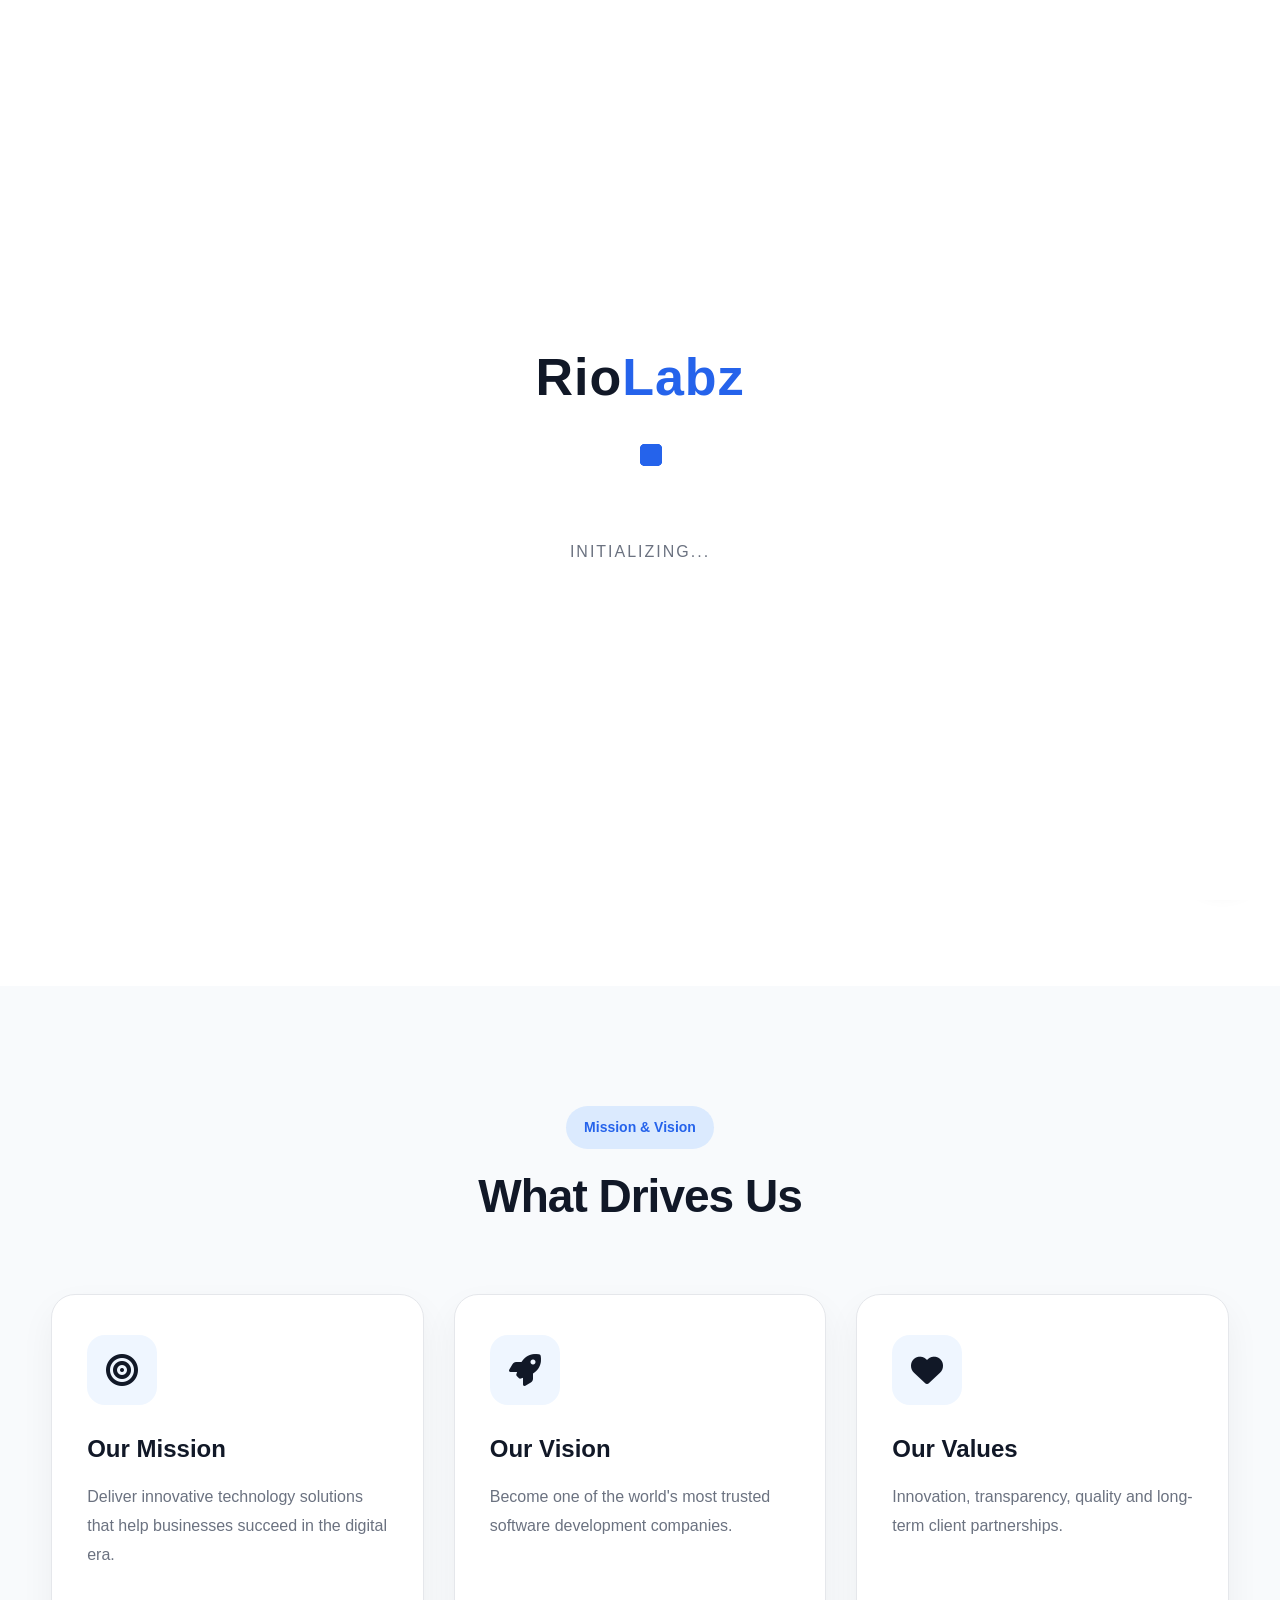
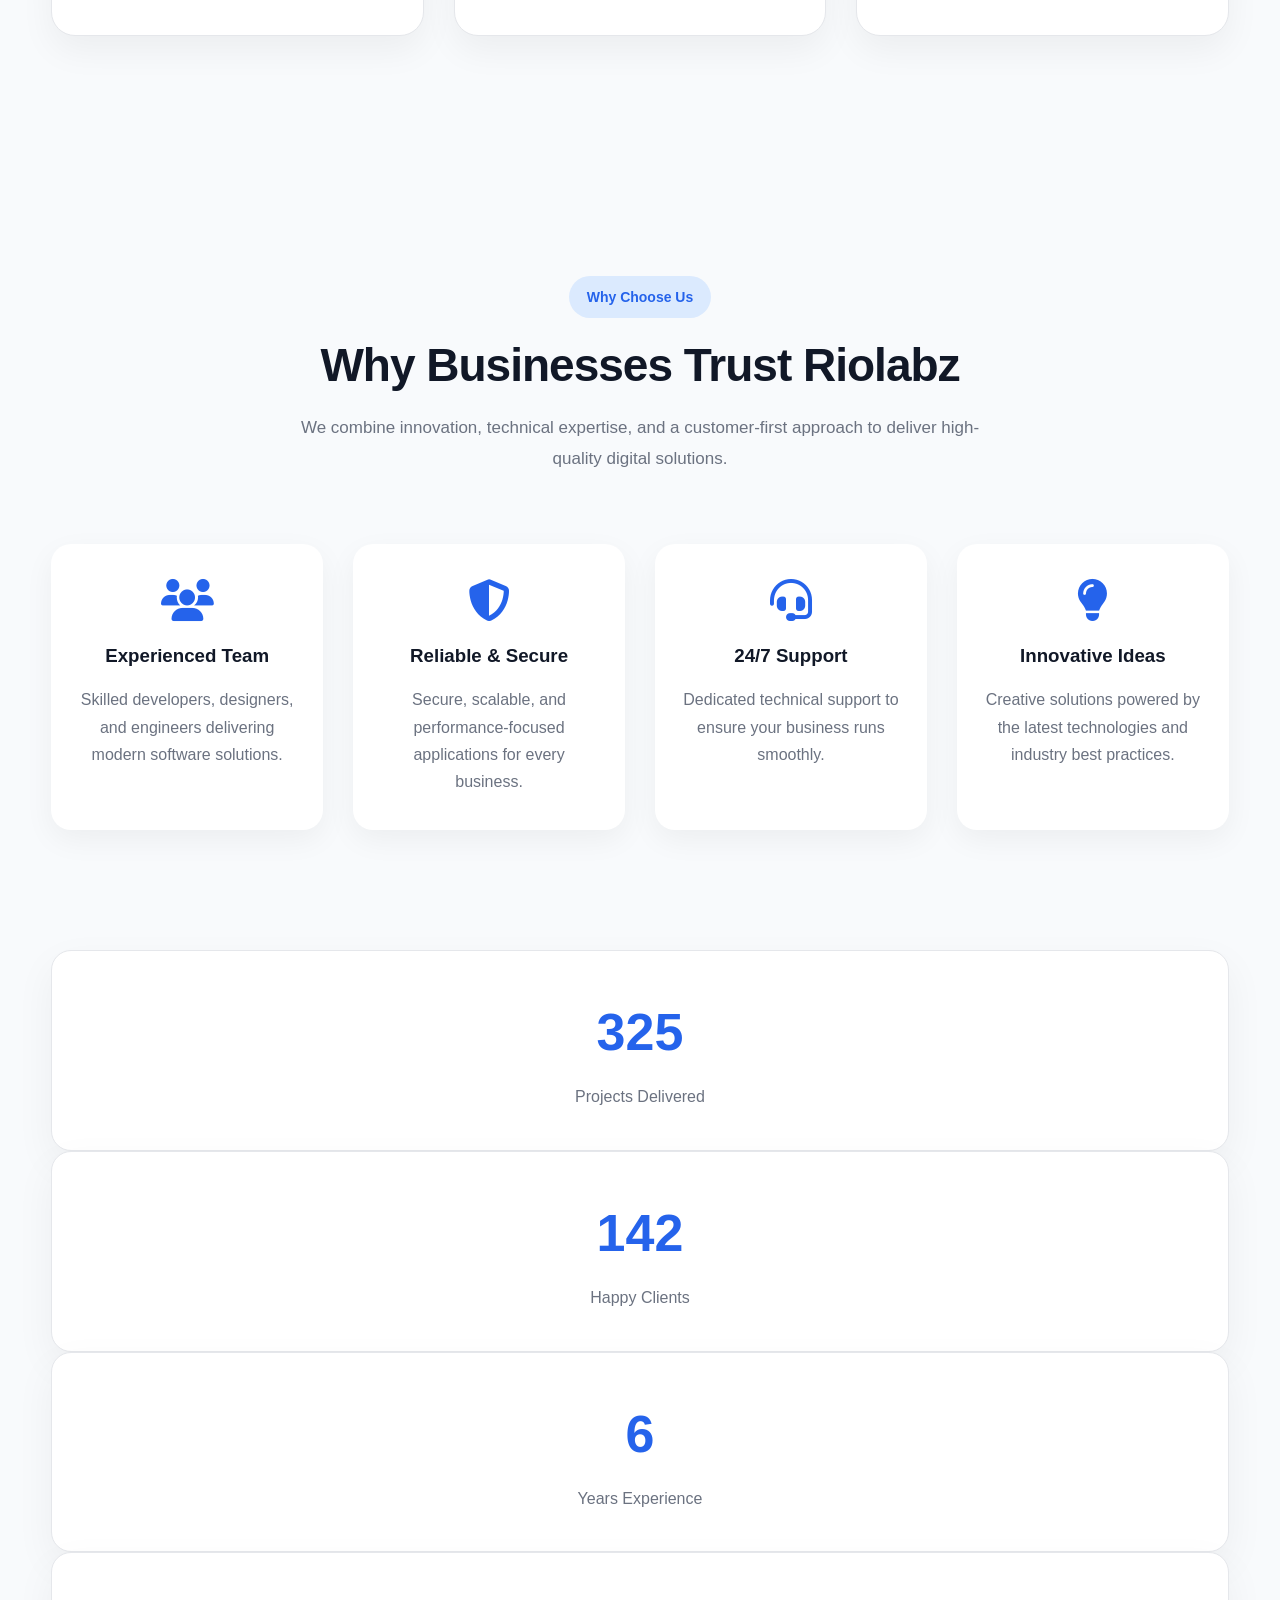
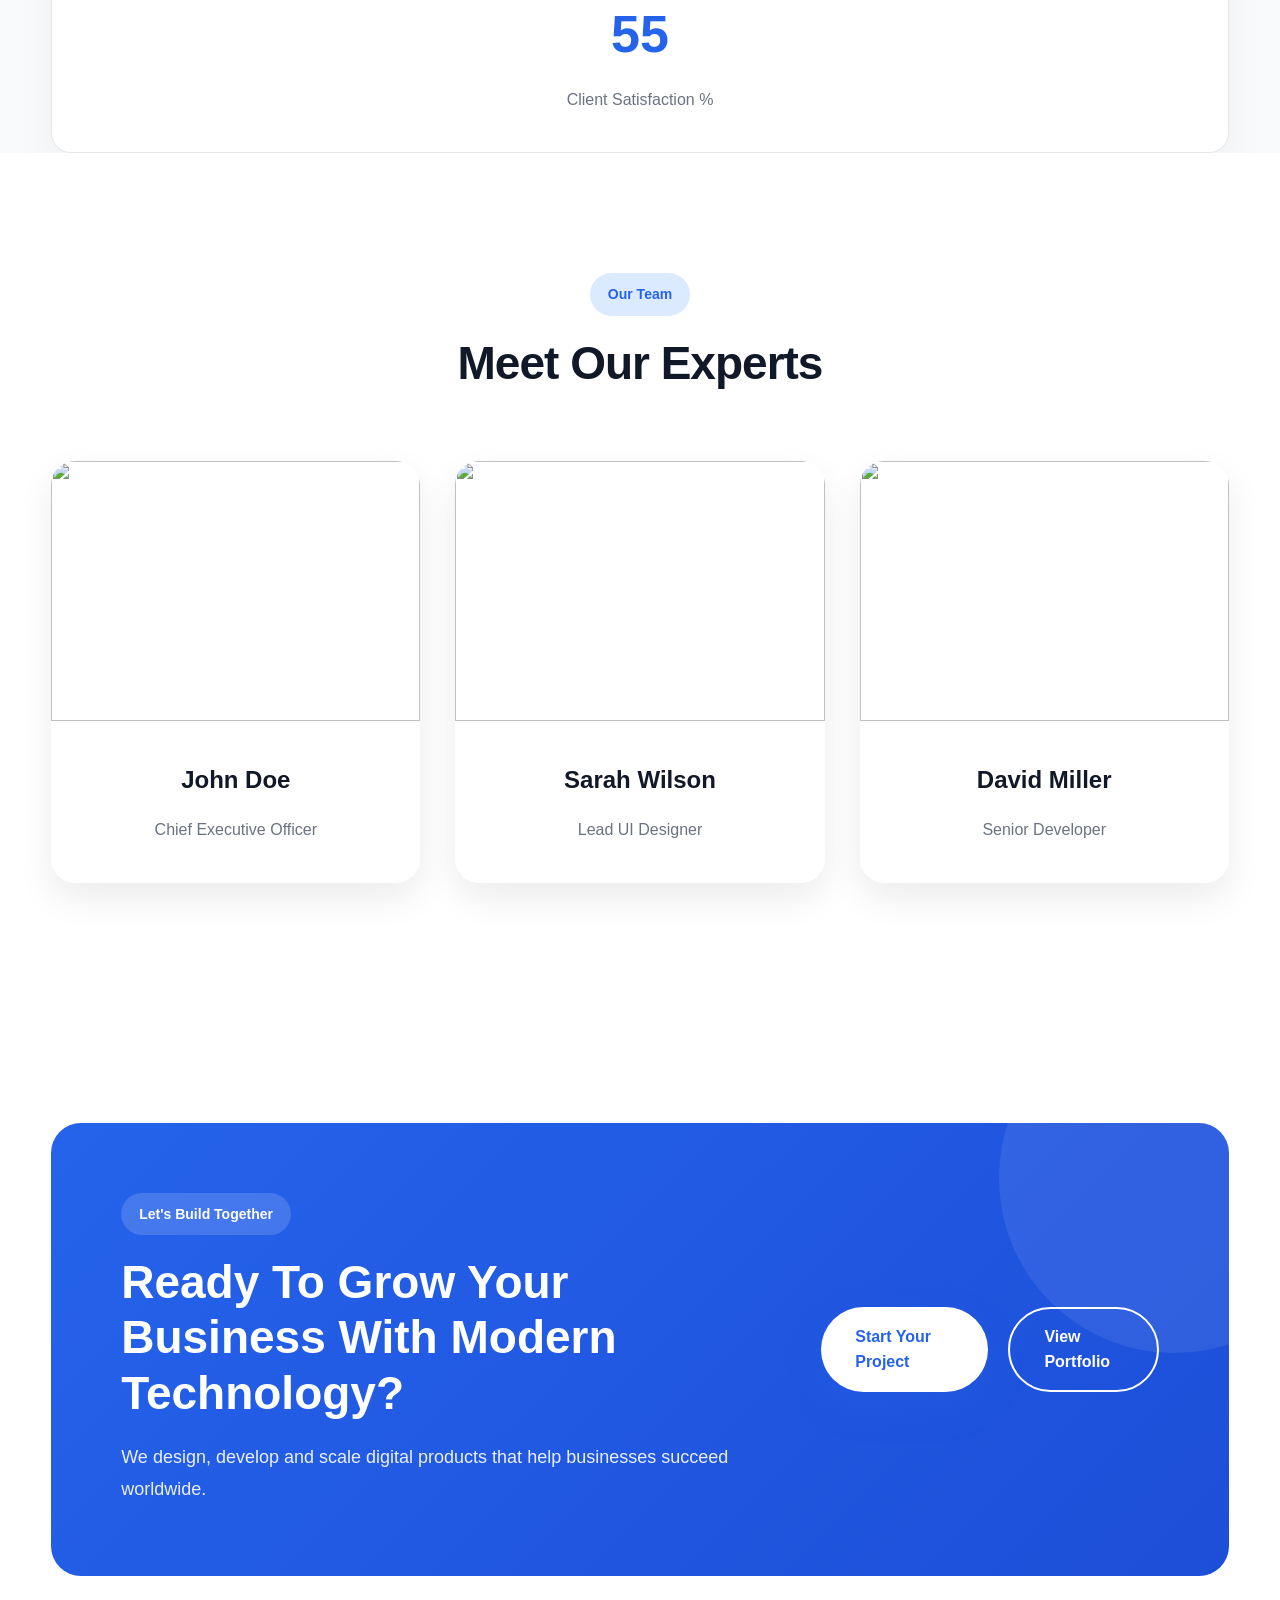
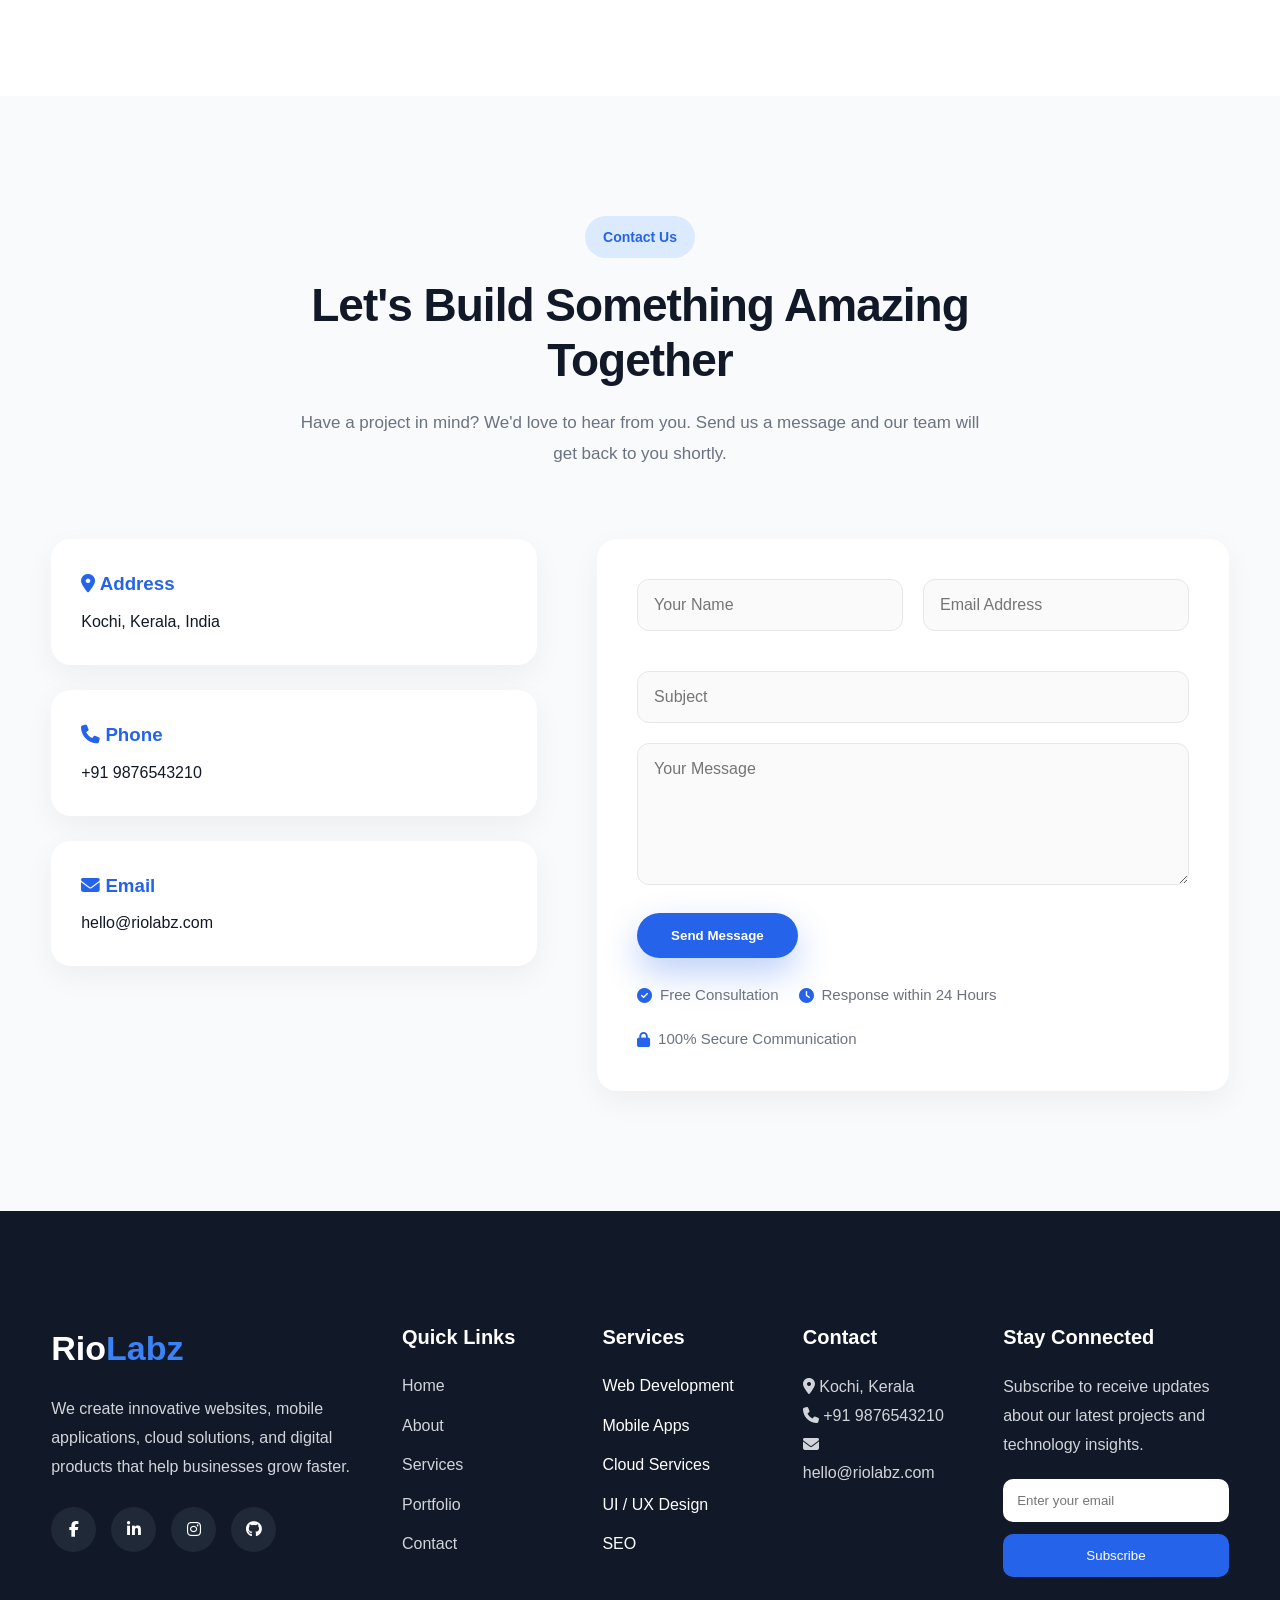
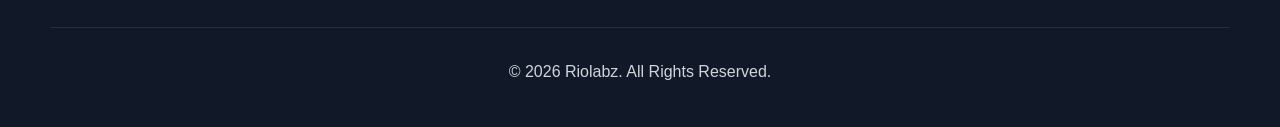
==== commit 866972a9: "Update about.html" ====
--- a/about.html
+++ b/about.html
@@ -11,6 +11,35 @@
     <link rel="stylesheet" href="styles.css" />
   </head>
   <body>
+    <!-- PRELOADER -->
+    <div id="preloader">
+
+        <div class="loader-content">
+
+            <div class="loader-logo">
+
+                Rio<span>Labz</span>
+
+            </div>
+
+            <div class="loader-squares">
+
+                <span></span>
+
+                <span></span>
+
+                <span></span>
+
+                <span></span>
+
+            </div>
+
+            <p>Initializing...</p>
+
+        </div>
+
+    </div>
+
     <!-- NAVBAR -->
 
     <nav class="navbar">
@@ -360,7 +389,6 @@
             <textarea rows="6" placeholder="Your Message"></textarea>
 
             <button type="submit" class="btn btn-primary">Send Message</button>
-            <button type="submit" class="btn btn-primary">Send Message</button>
 
             <div class="contact-features">
               <div>
--- a/styles.css
+++ b/styles.css
@@ -38,7 +38,6 @@
   width: 100%;
 }
 
-
 :root {
   --primary: #2563eb;
 
@@ -715,7 +714,7 @@
   display: inline-block;
 }
 
- /* STATS RESPONSIVE */
+/* STATS RESPONSIVE */
 
 @media (max-width: 992px) {
   .stats-container {
@@ -1358,7 +1357,7 @@
 .footer-grid {
   display: grid;
 
-  grid-template-columns: 2fr 1fr 1fr 1fr;
+  grid-template-columns: 2fr 1fr 1fr 1fr 1.5fr;
 
   gap: 50px;
 
@@ -1727,3 +1726,453 @@
 textarea {
   font-family: inherit;
 }
+
+/* WHY CHOOSE US */
+
+.why-choose {
+  padding: 120px 0;
+
+  background: #f8fafc;
+}
+
+.choose-grid {
+  display: grid;
+
+  grid-template-columns: repeat(4, 1fr);
+
+  gap: 30px;
+
+  margin-top: 60px;
+}
+
+.choose-card {
+  background: #fff;
+
+  padding: 35px 25px;
+
+  border-radius: 20px;
+
+  text-align: center;
+
+  box-shadow: 0 10px 30px rgba(0, 0, 0, 0.05);
+
+  transition: 0.3s;
+}
+
+.choose-card:hover {
+  transform: translateY(-10px);
+}
+
+.choose-card i {
+  font-size: 42px;
+
+  color: var(--primary);
+
+  margin-bottom: 20px;
+}
+
+.choose-card h3 {
+  margin-bottom: 15px;
+}
+
+.choose-card p {
+  color: #6b7280;
+
+  line-height: 1.7;
+}
+
+@media (max-width: 992px) {
+  .choose-grid {
+    grid-template-columns: repeat(2, 1fr);
+  }
+}
+
+@media (max-width: 576px) {
+  .choose-grid {
+    grid-template-columns: 1fr;
+  }
+}
+
+/* TECHNOLOGIES */
+
+.tech-icon {
+  font-size: 55px;
+
+  color: var(--primary);
+
+  margin-bottom: 20px;
+
+  display: block;
+}
+
+.project-card .project-content {
+  text-align: center;
+
+  padding: 40px 25px;
+}
+
+.project-card .project-content p {
+  margin-top: 12px;
+
+  color: #6b7280;
+}
+
+/* PAGE HEADER */
+
+.page-header {
+  margin-top: 90px;
+
+  padding: 60px 0;
+
+  background: #f8fafc;
+
+  text-align: center;
+}
+
+.page-header h1 {
+  font-size: 42px;
+
+  margin-bottom: 12px;
+}
+
+.page-header p {
+  color: #6b7280;
+}
+
+.page-header a {
+  color: var(--primary);
+
+  font-weight: 600;
+}
+
+.page-header span {
+  margin: 0 10px;
+
+  color: #9ca3af;
+}
+
+/* CONTACT FEATURES */
+
+.contact-features {
+  margin-top: 25px;
+
+  display: flex;
+
+  flex-wrap: wrap;
+
+  gap: 20px;
+}
+
+.contact-features div {
+  display: flex;
+
+  align-items: center;
+
+  gap: 8px;
+
+  font-size: 15px;
+
+  color: #6b7280;
+}
+
+.contact-features i {
+  color: var(--primary);
+}
+
+/* NEWSLETTER */
+
+.newsletter-form {
+  margin-top: 20px;
+
+  display: flex;
+
+  flex-direction: column;
+
+  gap: 12px;
+}
+
+.newsletter-form input {
+  padding: 14px;
+
+  border: none;
+
+  border-radius: 10px;
+
+  outline: none;
+}
+
+.newsletter-form button {
+  padding: 14px;
+
+  border: none;
+
+  background: var(--primary);
+
+  color: #fff;
+
+  border-radius: 10px;
+
+  cursor: pointer;
+
+  transition: 0.3s;
+}
+
+.newsletter-form button:hover {
+  background: #1d4ed8;
+}
+
+/* PREMIUM CARD HOVER */
+
+.service-card,
+.project-card,
+.stat-card,
+.choose-card,
+.info-box {
+  transition: all 0.35s ease;
+}
+
+.service-card:hover,
+.project-card:hover,
+.stat-card:hover,
+.choose-card:hover,
+.info-box:hover {
+  transform: translateY(-10px);
+
+  box-shadow: 0 25px 60px rgba(37, 99, 235, 0.15);
+}
+
+/* BUTTON IMPROVEMENT */
+
+.btn {
+  transition: all 0.3s ease;
+}
+
+.btn:hover {
+  transform: translateY(-3px);
+
+  box-shadow: 0 18px 40px rgba(37, 99, 235, 0.25);
+}
+
+/* IMAGE EFFECT */
+
+.hero-image img,
+.about-image img,
+.project-card img {
+  transition: 0.4s;
+}
+
+.hero-image img:hover,
+.about-image img:hover,
+.project-card:hover img {
+  transform: scale(1.05);
+}
+
+/* NAVBAR */
+
+.navbar {
+  backdrop-filter: blur(18px);
+
+  -webkit-backdrop-filter: blur(18px);
+}
+
+/* SECTION TITLE */
+
+.section-title {
+  line-height: 1.2;
+
+  letter-spacing: -1px;
+}
+
+/* INPUT EFFECT */
+
+.contact-form input,
+.contact-form textarea {
+  transition: 0.3s;
+}
+
+.contact-form input:focus,
+.contact-form textarea:focus {
+  transform: translateY(-2px);
+}
+
+/* SCROLLBAR */
+
+::-webkit-scrollbar {
+  width: 10px;
+}
+
+::-webkit-scrollbar-track {
+  background: #f3f4f6;
+}
+
+::-webkit-scrollbar-thumb {
+  background: #2563eb;
+
+  border-radius: 20px;
+}
+
+::-webkit-scrollbar-thumb:hover {
+  background: #1d4ed8;
+}
+
+/* GLOBAL ANIMATION */
+
+html {
+  scroll-behavior: smooth;
+}
+
+body {
+  overflow-x: hidden;
+}
+
+/* WINDOWS LOADER */
+
+.loader-squares {
+  position: relative;
+
+  width: 70px;
+
+  height: 70px;
+
+  margin: 25px auto;
+}
+
+.loader-squares span {
+  position: absolute;
+
+  width: 22px;
+
+  height: 22px;
+
+  background: var(--primary);
+
+  border-radius: 5px;
+
+  animation: moveSquare 2s infinite ease-in-out;
+}
+
+.loader-squares span:nth-child(1) {
+  animation-delay: 0s;
+}
+
+.loader-squares span:nth-child(2) {
+  animation-delay: 0.5s;
+}
+
+.loader-squares span:nth-child(3) {
+  animation-delay: 1s;
+}
+
+.loader-squares span:nth-child(4) {
+  animation-delay: 1.5s;
+}
+
+@keyframes moveSquare {
+  0% {
+    top: 0;
+
+    left: 0;
+  }
+
+  25% {
+    top: 0;
+
+    left: 48px;
+  }
+
+  50% {
+    top: 48px;
+
+    left: 48px;
+  }
+
+  75% {
+    top: 48px;
+
+    left: 0;
+  }
+
+  100% {
+    top: 0;
+
+    left: 0;
+  }
+}
+
+/* PRELOADER */
+
+#preloader {
+  position: fixed;
+
+  top: 0;
+
+  left: 0;
+
+  width: 100%;
+
+  height: 100vh;
+
+  background: #ffffff;
+
+  display: flex;
+
+  justify-content: center;
+
+  align-items: center;
+
+  z-index: 999999;
+
+  transition:
+    opacity 0.6s ease,
+    visibility 0.6s ease;
+}
+
+#preloader.hide {
+  opacity: 0;
+
+  visibility: hidden;
+}
+
+.loader-content {
+  text-align: center;
+}
+
+.loader-logo {
+  font-size: 52px;
+
+  font-weight: 800;
+
+  letter-spacing: 1px;
+
+  animation: logoPulse 2s infinite;
+}
+
+@keyframes logoPulse {
+  0% {
+    transform: scale(1);
+  }
+
+  50% {
+    transform: scale(1.05);
+  }
+
+  100% {
+    transform: scale(1);
+  }
+}
+
+.loader-logo span {
+  color: var(--primary);
+}
+
+.loader-content p {
+  margin-top: 25px;
+
+  font-size: 16px;
+
+  color: #6b7280;
+
+  letter-spacing: 2px;
+
+  text-transform: uppercase;
+}
